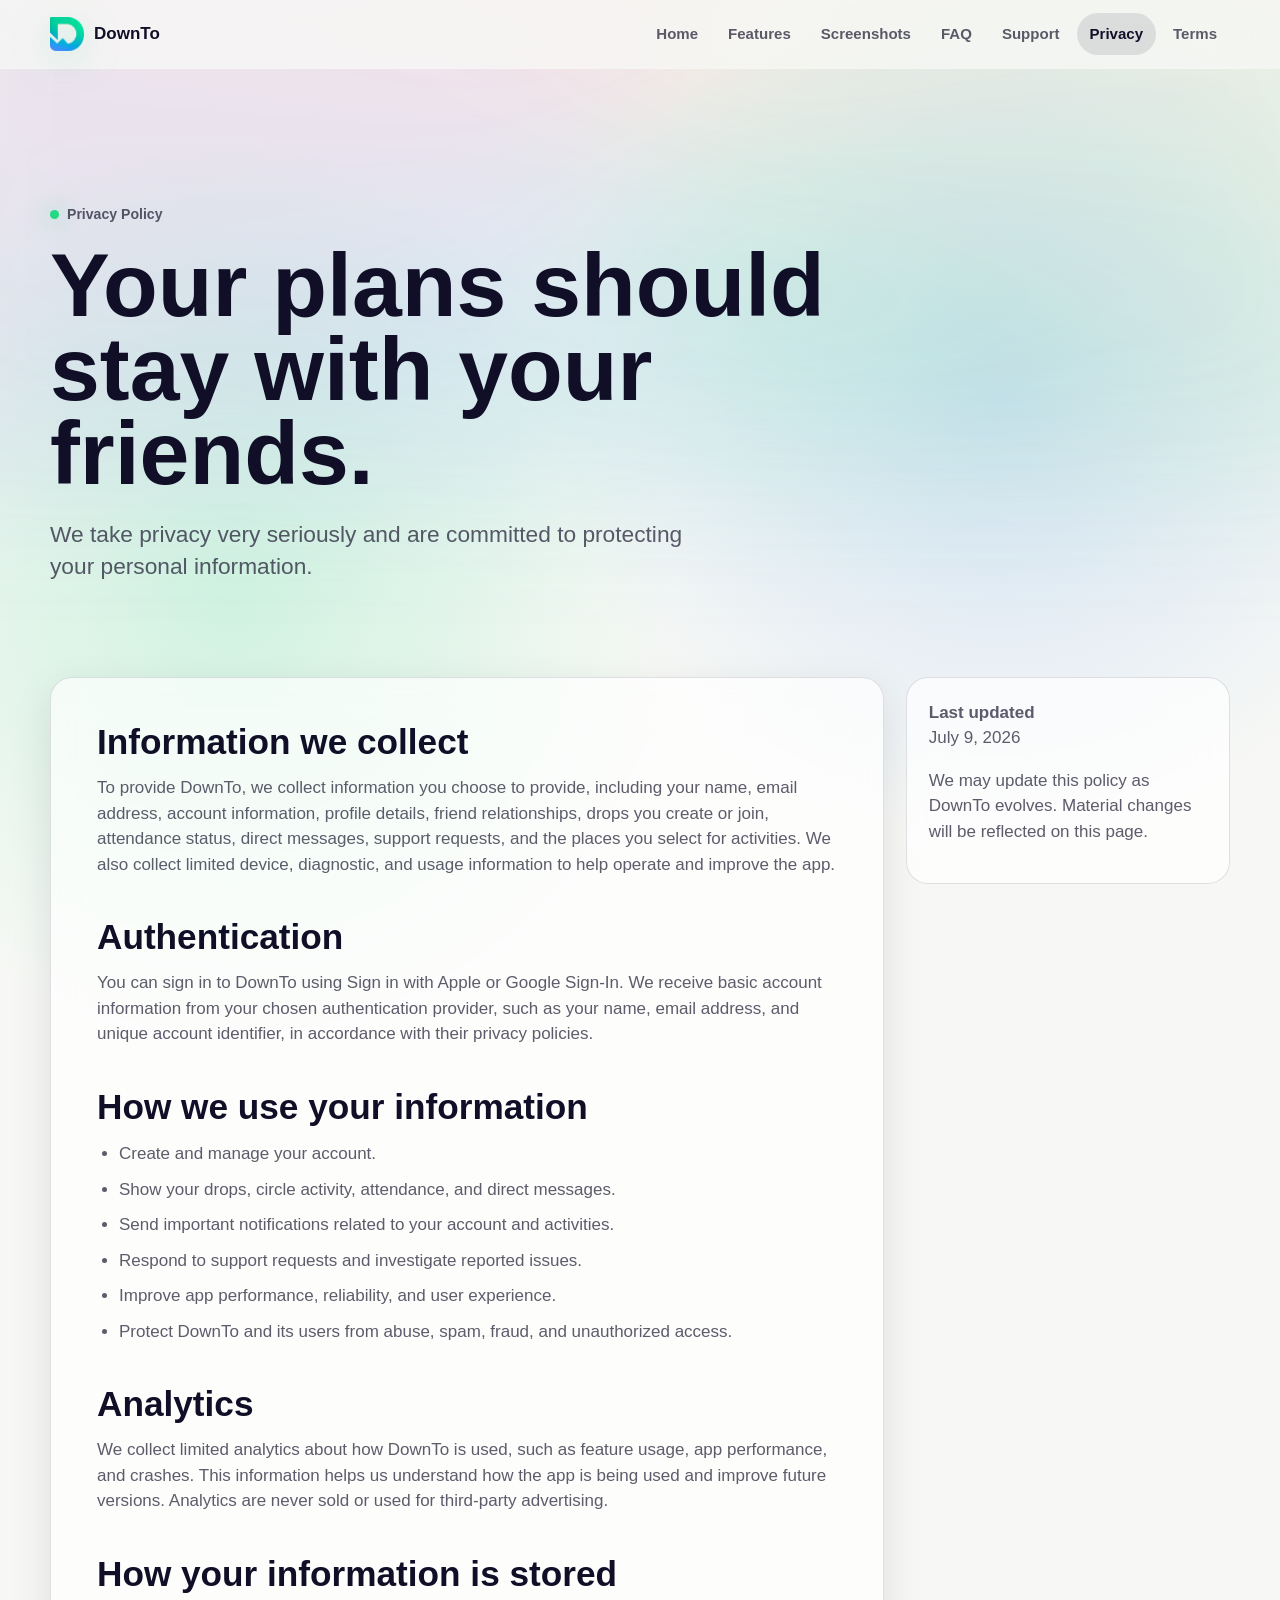
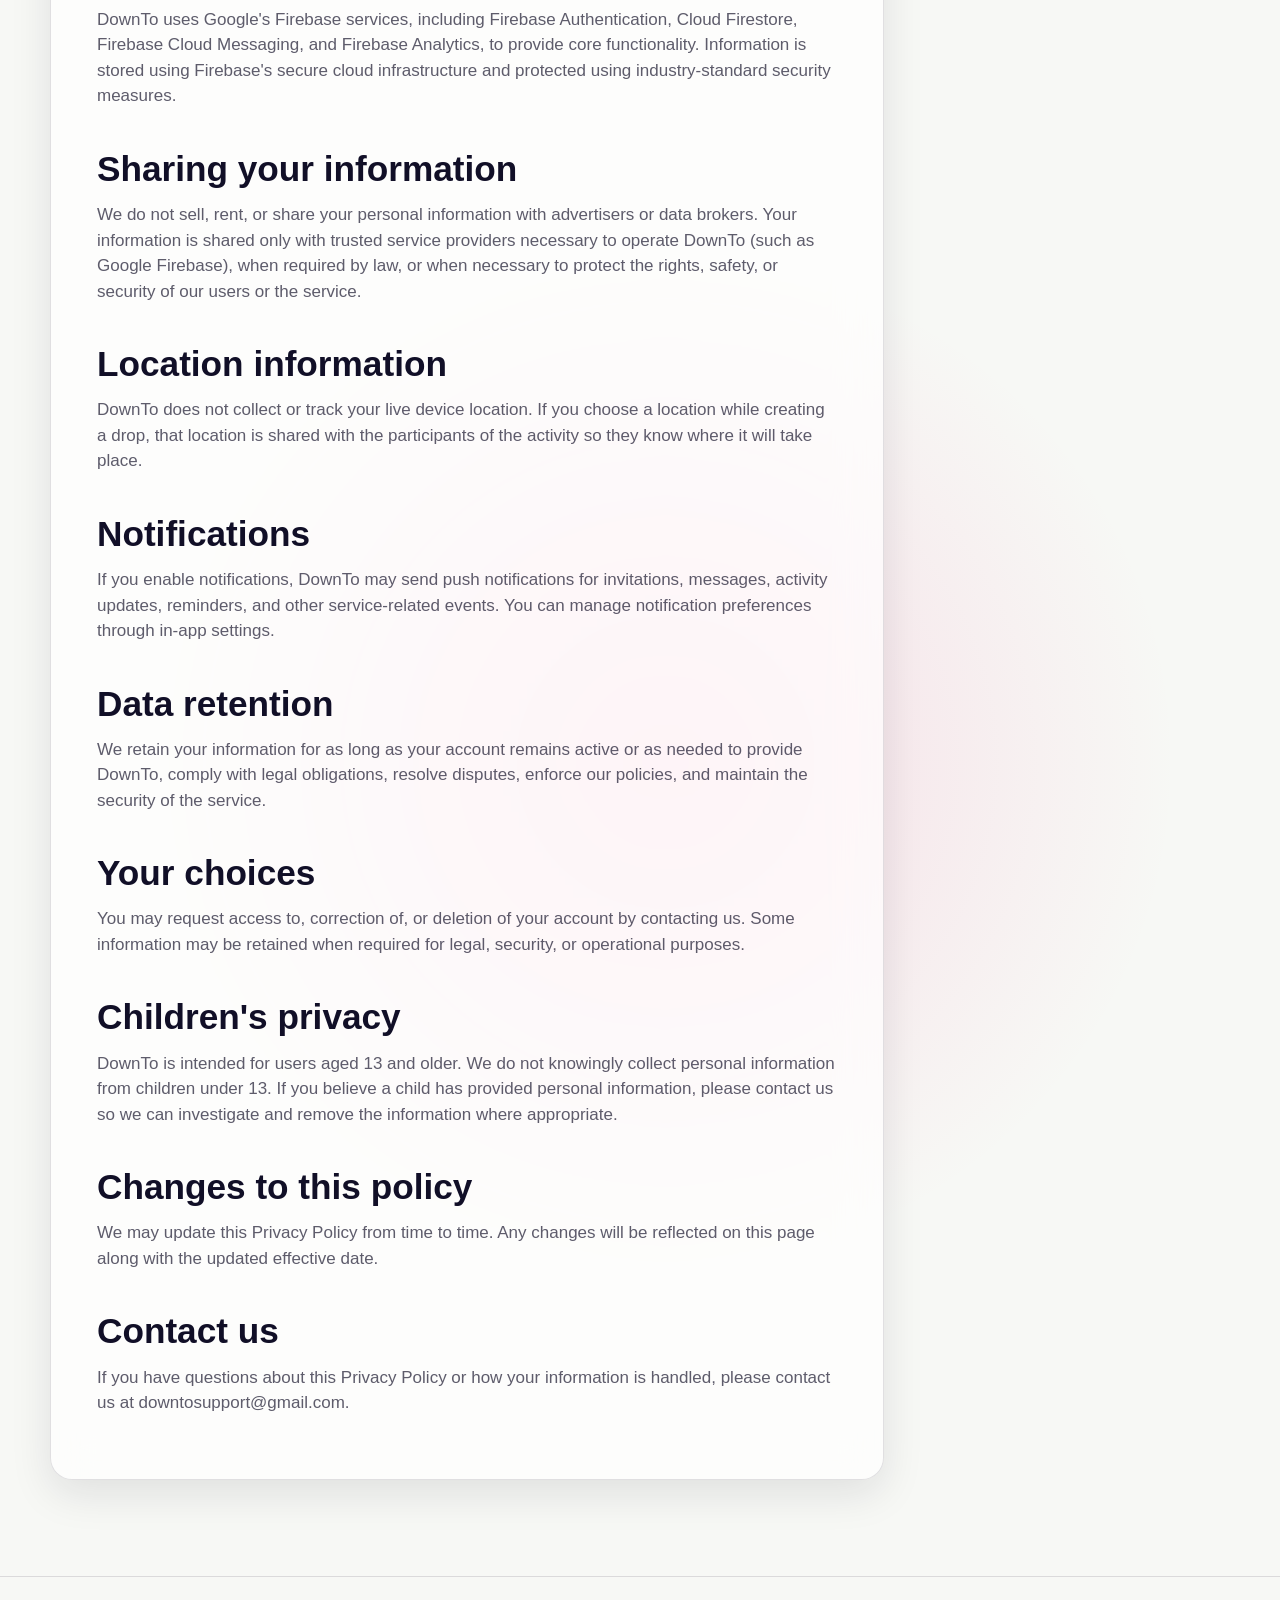
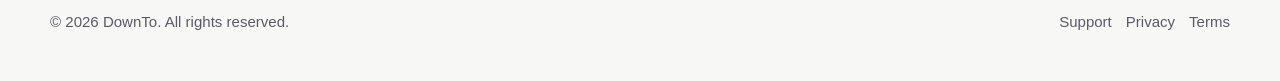
==== privacy.html @ 75b4fddf "Reorganization" ====
<!doctype html>
<html lang="en">
<head>
    <meta charset="utf-8">
    <meta name="viewport" content="width=device-width, initial-scale=1">
    <title>Privacy Policy | DownTo</title>
    <meta name="description" content="DownTo privacy policy for the iOS app and website.">
    <meta name="theme-color" content="#20d982">
    <link rel="icon" href="assets/favicon-32.png" sizes="32x32">
    <link rel="icon" href="assets/favicon-512.png" sizes="512x512">
    <link rel="apple-touch-icon" href="assets/apple-touch-icon.png">
    <link rel="stylesheet" href="styles.css">
</head>
<body>
    <a class="skip-link" href="#main">Skip to content</a>
    <header class="site-header">
        <nav class="nav" aria-label="Main navigation">
            <a class="brand" href="index.html" aria-label="DownTo home">
                <img src="assets/down-to-logo.png" alt="" width="34" height="34">
                <span>DownTo</span>
            </a>
            <button class="menu-toggle" type="button" aria-label="Open navigation" aria-expanded="false"><span></span><span></span></button>
            <div class="nav-links">
                <a href="index.html">Home</a>
                <a href="index.html#features">Features</a>
                <a href="index.html#screenshots">Screenshots</a>
                <a href="index.html#faq">FAQ</a>
                <a href="support.html">Support</a>
                <a href="privacy.html" aria-current="page">Privacy</a>
                <a href="terms.html">Terms</a>
            </div>
        </nav>
    </header>

    <main id="main">
        <section class="page-hero container">
            <p class="eyebrow">Privacy Policy</p>
            <h1>Your plans should stay with your friends.</h1>
            <p class="lead">We take privacy very seriously and are committed to protecting your personal information.</p>
        </section>

        <div class="legal-layout container">
        <article class="legal-card">
            <h2>Information we collect</h2>
            <p>
                To provide DownTo, we collect information you choose to provide, including your
                name, email address, account information, profile details, friend relationships,
                drops you create or join, attendance status, direct messages, support requests,
                and the places you select for activities. We also collect limited device,
                diagnostic, and usage information to help operate and improve the app.
            </p>
            <h2>Authentication</h2>
            <p>
                You can sign in to DownTo using Sign in with Apple or Google Sign-In. We receive
                basic account information from your chosen authentication provider, such as your
                name, email address, and unique account identifier, in accordance with their
                privacy policies.
            </p>
            <h2>How we use your information</h2>
            <ul class="legal-list">
                <li>Create and manage your account.</li>
                <li>Show your drops, circle activity, attendance, and direct messages.</li>
                <li>Send important notifications related to your account and activities.</li>
                <li>Respond to support requests and investigate reported issues.</li>
                <li>Improve app performance, reliability, and user experience.</li>
                <li>Protect DownTo and its users from abuse, spam, fraud, and unauthorized access.</li>
            </ul>
            <h2>Analytics</h2>
            <p>
                We collect limited analytics about how DownTo is used, such as feature usage,
                app performance, and crashes. This information helps us understand how the app
                is being used and improve future versions. Analytics are never sold or used for
                third-party advertising.
            </p>
            <h2>How your information is stored</h2>
            <p>
                DownTo uses Google's Firebase services, including Firebase Authentication,
                Cloud Firestore, Firebase Cloud Messaging, and Firebase Analytics, to provide
                core functionality. Information is stored using Firebase's secure cloud
                infrastructure and protected using industry-standard security measures.
            </p>
            <h2>Sharing your information</h2>
            <p>
                We do not sell, rent, or share your personal information with advertisers or
                data brokers. Your information is shared only with trusted service providers
                necessary to operate DownTo (such as Google Firebase), when required by law,
                or when necessary to protect the rights, safety, or security of our users or
                the service.
            </p>
            <h2>Location information</h2>
            <p>
                DownTo does not collect or track your live device location. If you choose a
                location while creating a drop, that location is shared with the participants
                of the activity so they know where it will take place.
            </p>
            <h2>Notifications</h2>
            <p>
                If you enable notifications, DownTo may send push notifications for invitations,
                messages, activity updates, reminders, and other service-related events. You can
                manage notification preferences through in-app settings.
            </p>
            <h2>Data retention</h2>
            <p>
                We retain your information for as long as your account remains active or as
                needed to provide DownTo, comply with legal obligations, resolve disputes,
                enforce our policies, and maintain the security of the service.
            </p>
            <h2>Your choices</h2>
            <p>
                You may request access to, correction of, or deletion of your account by
                contacting us. Some information may be retained when required for legal,
                security, or operational purposes.
            </p>
            <h2>Children's privacy</h2>
            <p>
                DownTo is intended for users aged 13 and older. We do not knowingly collect
                personal information from children under 13. If you believe a child has
                provided personal information, please contact us so we can investigate and
                remove the information where appropriate.
            </p>
            <h2>Changes to this policy</h2>
            <p>
                We may update this Privacy Policy from time to time. Any changes will be
                reflected on this page along with the updated effective date.
            </p>
            <h2>Contact us</h2>
            <p>
                If you have questions about this Privacy Policy or how your information is
                handled, please contact us at
                <a href="mailto:downtosupport@gmail.com">downtosupport@gmail.com</a>.
            </p>
        </article>
            <aside class="side-note">
                <strong>Last updated</strong>
                <p>July 9, 2026</p>
                <p>We may update this policy as DownTo evolves. Material changes will be reflected on this page.</p>
            </aside>
        </div>
    </main>

    <footer class="footer">
        <div class="footer-inner">
            <span>&copy; <span data-year></span> DownTo. All rights reserved.</span>
            <div class="footer-links">
                <a href="support.html">Support</a>
                <a href="privacy.html">Privacy</a>
                <a href="terms.html">Terms</a>
            </div>
        </div>
    </footer>
    <script src="script.js" defer></script>
</body>
</html>
---- styles.css ----
:root {
    color-scheme: light dark;
    --accent: #20d982;
    --active: #3b82f6;
    --social: #f43f8c;
    --warm: #ff7a3d;
    --mint: #34d399;
    --ink: #110f27;
    --background: #f7f8f5;
    --surface: rgba(255, 255, 255, 0.68);
    --surface-strong: rgba(255, 255, 255, 0.86);
    --text: #110f27;
    --muted: rgba(17, 15, 39, 0.68);
    --faint: rgba(17, 15, 39, 0.1);
    --line: rgba(17, 15, 39, 0.12);
    --shadow: 0 22px 70px rgba(17, 15, 39, 0.14);
    --soft-shadow: 0 14px 42px rgba(17, 15, 39, 0.1);
    --radius-large: 28px;
    --radius: 22px;
    --radius-small: 16px;
    --max-width: 1180px;
    --nav-height: 68px;
}

@media (prefers-color-scheme: dark) {
    :root {
        --background: #090913;
        --surface: rgba(25, 26, 38, 0.62);
        --surface-strong: rgba(31, 32, 45, 0.86);
        --text: #f7f8ff;
        --muted: rgba(247, 248, 255, 0.68);
        --faint: rgba(247, 248, 255, 0.1);
        --line: rgba(247, 248, 255, 0.14);
        --shadow: 0 22px 74px rgba(0, 0, 0, 0.42);
        --soft-shadow: 0 14px 42px rgba(0, 0, 0, 0.3);
    }
}

* {
    box-sizing: border-box;
}

html {
    scroll-behavior: smooth;
}

body {
    margin: 0;
    min-width: 320px;
    background:
        radial-gradient(circle at 18% 18%, rgba(32, 217, 130, 0.18), transparent 28rem),
        radial-gradient(circle at 78% 12%, rgba(59, 130, 246, 0.18), transparent 28rem),
        radial-gradient(circle at 52% 72%, rgba(244, 63, 140, 0.14), transparent 32rem),
        var(--background);
    color: var(--text);
    font-family: -apple-system, BlinkMacSystemFont, "SF Pro Display", "SF Pro Text", "Helvetica Neue", Arial, sans-serif;
    font-size: 17px;
    line-height: 1.5;
    text-rendering: optimizeLegibility;
    -webkit-font-smoothing: antialiased;
}

body::before {
    position: fixed;
    inset: -20% -10% auto;
    z-index: -2;
    height: 72vh;
    content: "";
    background:
        conic-gradient(from 135deg at 50% 50%, rgba(32, 217, 130, 0.22), rgba(59, 130, 246, 0.2), rgba(244, 63, 140, 0.18), rgba(255, 122, 61, 0.12), rgba(32, 217, 130, 0.22));
    filter: blur(88px);
    opacity: 0.72;
    transform: translate3d(0, 0, 0);
    animation: meshDrift 18s ease-in-out infinite alternate;
}

@media (prefers-reduced-motion: reduce) {
    html {
        scroll-behavior: auto;
    }

    *, *::before, *::after {
        animation-duration: 0.001ms !important;
        animation-iteration-count: 1 !important;
        scroll-behavior: auto !important;
        transition-duration: 0.001ms !important;
    }
}

a {
    color: inherit;
    text-decoration: none;
}

a:hover {
    color: var(--active);
}

img {
    display: block;
    max-width: 100%;
}

button,
input,
textarea {
    font: inherit;
}

.skip-link {
    position: absolute;
    top: 10px;
    left: 10px;
    z-index: 100;
    padding: 10px 14px;
    border-radius: 999px;
    background: var(--text);
    color: var(--background);
    transform: translateY(-140%);
}

.skip-link:focus {
    transform: translateY(0);
}

.site-header {
    position: sticky;
    top: 0;
    z-index: 20;
    min-height: var(--nav-height);
    border-bottom: 1px solid rgba(255, 255, 255, 0.08);
    background: color-mix(in srgb, var(--background) 78%, transparent);
    backdrop-filter: blur(24px) saturate(1.35);
}

.nav {
    display: flex;
    align-items: center;
    justify-content: space-between;
    width: min(100% - 36px, var(--max-width));
    min-height: var(--nav-height);
    margin: 0 auto;
    gap: 18px;
}

.brand {
    display: inline-flex;
    align-items: center;
    gap: 10px;
    font-weight: 700;
    letter-spacing: 0;
}

.brand img {
    width: 34px;
    height: 34px;
    filter: drop-shadow(0 8px 18px rgba(32, 217, 130, 0.28));
}

.nav-links {
    display: flex;
    align-items: center;
    gap: 4px;
}

.nav-links a {
    min-height: 42px;
    padding: 10px 13px;
    border-radius: 999px;
    color: var(--muted);
    font-size: 0.94rem;
    font-weight: 600;
}

.nav-links a[aria-current="page"],
.nav-links a:hover {
    background: var(--faint);
    color: var(--text);
}

.menu-toggle {
    display: none;
    width: 42px;
    height: 42px;
    border: 1px solid var(--line);
    border-radius: 999px;
    background: var(--surface);
    color: var(--text);
}

.menu-toggle span {
    display: block;
    width: 18px;
    height: 2px;
    margin: 4px auto;
    border-radius: 999px;
    background: currentColor;
}

.container,
.section {
    width: min(100% - 36px, var(--max-width));
    margin: 0 auto;
}

.hero {
    display: grid;
    grid-template-columns: minmax(0, 1fr) minmax(300px, 0.84fr);
    align-items: center;
    min-height: calc(100svh - var(--nav-height));
    padding: 58px 0 54px;
    gap: clamp(34px, 6vw, 86px);
}

.eyebrow {
    display: inline-flex;
    align-items: center;
    gap: 8px;
    margin: 0 0 18px;
    color: var(--muted);
    font-size: 0.88rem;
    font-weight: 700;
}

.hero .eyebrow::before {
    width: 9px;
    height: 9px;
    border-radius: 999px;
    background: var(--warm);
    box-shadow: 0 0 22px rgba(255, 122, 61, 0.7);
    content: "";
}

.section .eyebrow::before,
.page-hero .eyebrow::before {
    width: 9px;
    height: 9px;
    border-radius: 999px;
    background: var(--accent);
    box-shadow: 0 0 22px rgba(32, 217, 130, 0.7);
    content: "";
}

h1,
h2,
h3,
p {
    margin-top: 0;
}

h1 {
    max-width: 760px;
    margin-bottom: 22px;
    font-size: clamp(3.4rem, 8vw, 6.9rem);
    line-height: 0.94;
    letter-spacing: 0;
}

h2 {
    max-width: 760px;
    margin-bottom: 16px;
    font-size: clamp(2.2rem, 5vw, 4.5rem);
    line-height: 1;
    letter-spacing: 0;
}

h3 {
    margin-bottom: 10px;
    font-size: clamp(1.2rem, 2vw, 1.55rem);
    line-height: 1.12;
}

.lead {
    max-width: 680px;
    color: var(--muted);
    font-size: clamp(1.14rem, 2vw, 1.42rem);
    line-height: 1.42;
}

.hero-actions,
.button-row {
    display: flex;
    flex-wrap: wrap;
    align-items: center;
    gap: 14px;
    margin-top: 30px;
}

.app-store-button,
.button,
.button-secondary {
    display: inline-flex;
    align-items: center;
    justify-content: center;
    min-height: 52px;
    border-radius: 999px;
    font-weight: 800;
}

.app-store-button {
    gap: 12px;
    padding: 10px 20px;
    background: var(--text);
    color: var(--background);
    box-shadow: var(--soft-shadow);
}

.app-store-button:hover {
    color: var(--background);
    transform: translateY(-1px);
}

.app-store-button svg {
    flex: 0 0 auto;
}

.app-store-copy {
    display: grid;
    line-height: 1.05;
}

.app-store-copy small {
    font-size: 0.72rem;
    font-weight: 700;
    opacity: 0.78;
}

.button {
    padding: 0 22px;
    background: linear-gradient(135deg, var(--accent), var(--active));
    color: #fff;
    box-shadow: 0 16px 44px rgba(32, 217, 130, 0.24);
}

.button:hover {
    color: #fff;
    transform: translateY(-1px);
}

.button-secondary {
    padding: 0 20px;
    border: 1px solid var(--line);
    background: var(--surface);
    color: var(--text);
    backdrop-filter: blur(18px);
}

.hero-note {
    margin: 22px 0 0;
    color: var(--muted);
    font-size: 0.94rem;
}

.hero-visual {
    position: relative;
    display: grid;
    place-items: center;
    min-height: 620px;
}

.orb {
    position: absolute;
    width: min(84vw, 520px);
    aspect-ratio: 1;
    border: 1px solid rgba(255, 255, 255, 0.15);
    border-radius: 50%;
    background:
        radial-gradient(circle at 62% 64%, rgba(32, 217, 130, 0.18), transparent 38%),
        rgba(255, 255, 255, 0.06);
    box-shadow:
        inset 0 0 58px rgba(255, 255, 255, 0.18),
        0 34px 90px rgba(32, 217, 130, 0.16);
    backdrop-filter: blur(18px) saturate(1.35);
    animation: breathe 6s ease-in-out infinite alternate;
}

.screenshot-slot.hero-screenshot-slot {
    z-index: 1;
    width: min(56vw, 290px);
    min-height: 0;
    padding: 22px;
    border-radius: 24px;
    box-shadow:
        inset 0 1px 0 rgba(255, 255, 255, 0.5),
        0 30px 74px rgba(17, 15, 39, 0.18);
    transform: translateY(8px);
}

.hero-screenshot-slot .screenshot-icon {
    width: 54px;
    height: 54px;
    margin-bottom: 15px;
    border-radius: 16px;
}

.hero-screenshot-slot .screenshot-label {
    margin-bottom: 0;
    font-size: 1rem;
}

.phone {
    position: relative;
    z-index: 1;
    width: min(78vw, 328px);
    height: 676px;
    padding: 14px;
    border: 1px solid rgba(255, 255, 255, 0.34);
    border-radius: 48px;
    background: linear-gradient(145deg, rgba(255, 255, 255, 0.58), rgba(255, 255, 255, 0.12));
    box-shadow: var(--shadow);
    backdrop-filter: blur(30px) saturate(1.35);
}

.phone::before {
    position: absolute;
    top: 11px;
    left: 50%;
    width: 96px;
    height: 27px;
    border-radius: 999px;
    background: rgba(0, 0, 0, 0.78);
    content: "";
    transform: translateX(-50%);
}

.phone-screen {
    height: 100%;
    overflow: hidden;
    border-radius: 38px;
    background:
        radial-gradient(circle at 20% 8%, rgba(32, 217, 130, 0.22), transparent 42%),
        radial-gradient(circle at 86% 22%, rgba(59, 130, 246, 0.22), transparent 36%),
        color-mix(in srgb, var(--background) 92%, white 8%);
}

.screenshot-phone-screen {
    display: flex;
    align-items: center;
    justify-content: center;
    padding: 24px;
}

.hero-screenshot-frame {
    position: relative;
    z-index: 1;
    width: min(100%, 420px);
}

.hero-screenshot-placeholder {
    min-height: 520px;
}

.screenshot-placeholder {
    display: flex;
    flex: 1;
    flex-direction: column;
    align-items: center;
    justify-content: center;
    min-height: 420px;
    padding: 24px;
    border: 1px dashed rgba(17, 15, 39, 0.18);
    border-radius: 24px;
    background: linear-gradient(135deg, rgba(255, 255, 255, 0.74), rgba(255, 255, 255, 0.22));
    box-shadow: inset 0 1px 0 rgba(255, 255, 255, 0.5);
    color: var(--muted);
    text-align: center;
}

.screenshot-placeholder-card {
    min-height: 320px;
    margin: 28px;
}

.screenshot-icon {
    width: 56px;
    height: 56px;
    margin-bottom: 16px;
    border-radius: 16px;
    background: linear-gradient(135deg, var(--accent), var(--active));
}

.screenshot-label {
    margin-bottom: 6px;
    color: var(--text);
    font-size: 1rem;
    font-weight: 800;
}

.screenshot-subtitle {
    max-width: 180px;
    font-size: 0.92rem;
    line-height: 1.45;
}

.drop-card {
    position: relative;
    min-height: 344px;
    padding: 18px;
    border: 1px solid rgba(255, 255, 255, 0.24);
    border-radius: 24px;
    background: color-mix(in srgb, var(--surface) 90%, transparent);
    box-shadow: 0 18px 40px rgba(17, 15, 39, 0.12);
    backdrop-filter: blur(18px);
}

.drop-meta {
    color: var(--muted);
    font-size: 0.76rem;
    font-weight: 700;
}

.drop-title {
    margin: 6px 0 14px;
    font-size: 1.44rem;
    font-weight: 900;
    line-height: 1.05;
}

.host-row,
.avatar-stack,
.map-pins,
.mini-chat {
    display: flex;
    align-items: center;
}

.host-row {
    gap: 10px;
    margin-bottom: 16px;
}

.avatar,
.avatar-stack span {
    display: grid;
    place-items: center;
    width: 38px;
    height: 38px;
    border: 2px solid color-mix(in srgb, var(--background) 84%, white 16%);
    border-radius: 999px;
    background: var(--active);
    color: #fff;
    font-size: 0.75rem;
    font-weight: 900;
}

.avatar-stack span {
    margin-left: -8px;
}

.avatar-stack span:first-child {
    margin-left: 0;
    background: var(--accent);
}

.avatar-stack span:nth-child(2) {
    background: var(--social);
}

.avatar-stack span:nth-child(3) {
    background: var(--warm);
}

.map-preview {
    position: absolute;
    right: 18px;
    bottom: 18px;
    left: 18px;
    height: 128px;
    overflow: hidden;
    border-radius: 18px;
    background:
        linear-gradient(135deg, rgba(32, 217, 130, 0.18), rgba(59, 130, 246, 0.2)),
        repeating-linear-gradient(35deg, rgba(255, 255, 255, 0.2) 0 2px, transparent 2px 18px);
}

.map-preview::before,
.map-preview::after {
    position: absolute;
    border-radius: 999px;
    background: rgba(255, 255, 255, 0.42);
    content: "";
}

.map-preview::before {
    inset: 22px -10px auto;
    height: 10px;
    transform: rotate(-12deg);
}

.map-preview::after {
    top: 0;
    bottom: 0;
    left: 42%;
    width: 12px;
    transform: rotate(24deg);
}

.pin {
    position: absolute;
    top: 42%;
    left: 52%;
    z-index: 1;
    width: 24px;
    height: 24px;
    border: 4px solid white;
    border-radius: 999px 999px 999px 4px;
    background: var(--social);
    box-shadow: 0 8px 20px rgba(17, 15, 39, 0.24);
    transform: rotate(-45deg);
}

.section {
    padding: clamp(58px, 10vw, 112px) 0;
}

.section-header {
    display: flex;
    align-items: end;
    justify-content: space-between;
    margin-bottom: 34px;
    gap: 24px;
}

.section-header p {
    max-width: 460px;
    margin-bottom: 6px;
    color: var(--muted);
}

.feature-grid,
.screenshot-grid,
.faq-grid,
.support-grid {
    display: grid;
    gap: 18px;
}

.feature-grid {
    grid-template-columns: repeat(4, minmax(0, 1fr));
}

.feature-card,
.screenshot-card,
.faq-item,
.support-card,
.legal-card,
.contact-panel {
    border: 1px solid var(--line);
    background: var(--surface);
    box-shadow: var(--soft-shadow);
    backdrop-filter: blur(22px) saturate(1.25);
}

.feature-card {
    display: flex;
    flex-direction: column;
    align-items: center;
    justify-content: center;
    gap: 14px;
    min-height: 220px;
    padding: 24px;
    border-radius: var(--radius);
    text-align: center;
}

.feature-card h3,
.feature-card p {
    margin: 0;
}

.feature-icon {
    display: grid;
    place-items: center;
    width: 48px;
    height: 48px;
    margin: 0;
    border-radius: 16px;
    background: linear-gradient(135deg, var(--accent), var(--active));
    color: #fff;
    font-size: 1.38rem;
    font-weight: 900;
    box-shadow: 0 12px 30px rgba(32, 217, 130, 0.22);
}

.feature-icon svg {
    width: 22px;
    height: 22px;
    fill: currentColor;
}

.feature-card:nth-child(2) .feature-icon {
    background: linear-gradient(135deg, var(--active), #22d3ee);
}

.feature-card:nth-child(3) .feature-icon {
    background: linear-gradient(135deg, #16a34a 0%, #4ade80 100%);
}

.feature-card:nth-child(4) .feature-icon {
    background: linear-gradient(135deg, var(--warm) 0%, var(--social) 100%);
}

.feature-icon-accent,
.feature-icon-green-gradient {
    background: linear-gradient(135deg, #16a34a 0%, #4ade80 100%);
}

.feature-icon-warm-social {
    background: linear-gradient(135deg, var(--warm) 0%, var(--social) 100%);
}

.feature-card p,
.screenshot-card p,
.faq-item p,
.support-card p,
.legal-card p,
.contact-panel p,
.legal-list {
    color: var(--muted);
}

.screenshot-float-field {
    position: relative;
    display: grid;
    grid-template-columns: repeat(3, minmax(0, 240px));
    align-items: start;
    justify-content: center;
    gap: clamp(58px, 7vw, 96px) clamp(38px, 6vw, 82px);
    padding: clamp(36px, 6vw, 74px) clamp(18px, 5vw, 64px) clamp(58px, 8vw, 108px);
}

.screenshot-card {
    display: grid;
    grid-template-rows: minmax(260px, 1fr) auto;
    gap: 18px;
    min-width: 0;
    border: 0;
    background: transparent;
    box-shadow: none;
    backdrop-filter: none;
    transform: translateY(var(--float-y, 0)) rotate(var(--float-rotate, 0deg));
    animation: screenshotFloat 7s ease-in-out infinite alternate;
    animation-delay: var(--float-delay, 0s);
}

.screenshot-card:nth-child(1) {
    --float-y: 56px;
    --float-rotate: -3deg;
    --float-delay: -1.2s;
}

.screenshot-card:nth-child(2) {
    --float-y: 24px;
    --float-rotate: 2deg;
    --float-delay: -3.4s;
}

.screenshot-card:nth-child(3) {
    --float-y: 72px;
    --float-rotate: -1.5deg;
    --float-delay: -2.1s;
}

.screenshot-card:nth-child(4) {
    --float-y: -4px;
    --float-rotate: 2.5deg;
    --float-delay: -4.6s;
}

.screenshot-card:nth-child(5) {
    --float-y: -22px;
    --float-rotate: -2deg;
    --float-delay: -0.8s;
}

.screenshot-card:nth-child(6) {
    --float-y: 12px;
    --float-rotate: 3deg;
    --float-delay: -5.2s;
}

.screenshot-slot {
    position: relative;
    display: flex;
    flex-direction: column;
    align-items: center;
    justify-content: center;
    width: 100%;
    aspect-ratio: 9 / 19.5;
    min-height: 260px;
    padding: 22px;
    overflow: hidden;
    border: 1px dashed rgba(17, 15, 39, 0.18);
    border-radius: 24px;
    background:
        linear-gradient(180deg, rgba(255, 255, 255, 0.42), rgba(255, 255, 255, 0.08)) border-box,
        radial-gradient(circle at 20% 8%, rgba(32, 217, 130, 0.22), transparent 34%),
        radial-gradient(circle at 82% 18%, rgba(59, 130, 246, 0.18), transparent 36%),
        color-mix(in srgb, var(--surface-strong) 82%, var(--background) 18%);
    box-shadow:
        inset 0 1px 0 rgba(255, 255, 255, 0.5),
        0 28px 60px rgba(17, 15, 39, 0.16);
    color: var(--muted);
    text-align: center;
}

.screenshot-card-copy {
    display: grid;
    grid-template-rows: auto 1fr;
    gap: 8px;
    min-height: 118px;
    padding: 0 4px;
    text-align: center;
}

.screenshot-card-copy h3,
.screenshot-card-copy p {
    margin: 0;
}

.screenshot-card-copy h3 {
    font-size: clamp(1.02rem, 1.45vw, 1.28rem);
    line-height: 1.12;
}

.screenshot-card-copy p {
    line-height: 1.4;
}

.mini-phone {
    align-self: end;
    width: min(78%, 250px);
    height: 468px;
    margin: 28px auto 0;
    padding: 10px;
    border-radius: 36px 36px 0 0;
    background: linear-gradient(145deg, rgba(255, 255, 255, 0.52), rgba(255, 255, 255, 0.1));
    box-shadow: 0 20px 54px rgba(17, 15, 39, 0.16);
}

.mini-screen {
    height: 100%;
    overflow: hidden;
    border-radius: 28px 28px 0 0;
    background:
        radial-gradient(circle at 10% 12%, rgba(32, 217, 130, 0.18), transparent 42%),
        color-mix(in srgb, var(--background) 94%, white 6%);
    padding: 20px 16px;
}

.mini-screen h4 {
    margin: 0 0 18px;
    font-size: 1.28rem;
}

.mini-move,
.mini-message {
    padding: 14px;
    border: 1px solid var(--line);
    border-radius: 18px;
    background: var(--surface-strong);
    margin-bottom: 12px;
}

.mini-move strong,
.mini-message strong {
    display: block;
    margin-bottom: 4px;
}

.mini-move span,
.mini-message span {
    color: var(--muted);
    font-size: 0.86rem;
}

.mini-message {
    margin-left: 24px;
    background: color-mix(in srgb, var(--accent) 18%, var(--surface-strong));
}

.mini-message.outgoing {
    margin-right: 24px;
    margin-left: 0;
    background: color-mix(in srgb, var(--active) 16%, var(--surface-strong));
}

.faq-grid {
    grid-template-columns: repeat(2, minmax(0, 1fr));
}

.faq-item,
.support-card,
.legal-card,
.contact-panel {
    border-radius: var(--radius);
}

.faq-item {
    display: flex;
    flex-direction: column;
    gap: 8px;
    padding: 22px 24px;
}

.contact-panel {
    display: grid;
    grid-template-columns: minmax(0, 1fr) auto;
    align-items: center;
    grid-column: 1 / -1;
    min-height: 92px;
    padding: clamp(20px, 5vw, 34px);
    gap: 20px;
    background: color-mix(in srgb, var(--accent) 8%, var(--surface-strong));
    border-color: color-mix(in srgb, var(--accent) 26%, var(--line));
}

.contact-panel > div {
    display: flex;
    flex-direction: column;
    gap: 6px;
}

.faq-item h3,
.faq-item p,
.contact-panel h3,
.contact-panel p {
    margin: 0;
}

.faq-item h3 {
    margin-bottom: 2px;
}

.contact-panel .button {
    display: inline-flex;
    align-items: center;
    justify-content: center;
    flex: 0 0 220px;
    min-height: 54px;
    padding: 0 30px;
    font-size: 1rem;
    box-shadow: 0 14px 36px rgba(32, 217, 130, 0.22);
}

.footer {
    padding: 34px 0 48px;
    border-top: 1px solid var(--line);
}

.footer-inner {
    display: flex;
    align-items: center;
    justify-content: space-between;
    width: min(100% - 36px, var(--max-width));
    margin: 0 auto;
    gap: 20px;
    color: var(--muted);
    font-size: 0.94rem;
}

.footer-links {
    display: flex;
    flex-wrap: wrap;
    gap: 14px;
}

.page-hero {
    padding: clamp(64px, 12vw, 132px) 0 clamp(34px, 7vw, 72px);
}

.page-hero h1 {
    max-width: 900px;
    font-size: clamp(3rem, 7vw, 6rem);
}

.legal-layout,
.support-layout {
    display: grid;
    grid-template-columns: minmax(0, 0.72fr) minmax(280px, 0.28fr);
    gap: 22px;
    padding-bottom: 96px;
}

.legal-card {
    padding: clamp(24px, 5vw, 46px);
}

.legal-card h2 {
    margin-top: 42px;
    font-size: clamp(1.6rem, 3vw, 2.2rem);
}

.legal-card h2:first-child {
    margin-top: 0;
}

.legal-list {
    padding-left: 22px;
}

.legal-list li + li {
    margin-top: 10px;
}

.side-note {
    position: sticky;
    top: calc(var(--nav-height) + 18px);
    align-self: start;
    padding: 22px;
    border: 1px solid var(--line);
    border-radius: var(--radius);
    background: var(--surface);
    color: var(--muted);
    backdrop-filter: blur(18px);
}

.support-grid {
    grid-template-columns: repeat(3, minmax(0, 1fr));
    margin-bottom: 22px;
}

.support-card {
    padding: 24px;
}

.support-form {
    display: grid;
    gap: 14px;
    margin-top: 18px;
}

.field {
    display: grid;
    gap: 8px;
}

.field label {
    font-size: 0.9rem;
    font-weight: 800;
}

.field input,
.field textarea {
    width: 100%;
    border: 1px solid var(--line);
    border-radius: 16px;
    background: var(--surface-strong);
    color: var(--text);
    padding: 14px 16px;
}

.field textarea {
    min-height: 150px;
    resize: vertical;
}

.form-note {
    margin: 0;
    color: var(--muted);
    font-size: 0.9rem;
}

.reveal {
    opacity: 0;
    transform: translateY(22px);
    transition: opacity 700ms ease, transform 700ms ease;
}

.reveal.is-visible {
    opacity: 1;
    transform: translateY(0);
}

@keyframes meshDrift {
    from {
        transform: translate3d(-2%, -1%, 0) scale(1);
    }

    to {
        transform: translate3d(2%, 3%, 0) scale(1.08);
    }
}

@keyframes breathe {
    from {
        transform: translateY(0) scale(0.992);
    }

    to {
        transform: translateY(-10px) scale(1.018);
    }
}

@keyframes screenshotFloat {
    from {
        transform: translateY(var(--float-y, 0)) rotate(var(--float-rotate, 0deg));
    }

    to {
        transform: translateY(calc(var(--float-y, 0) - 12px)) rotate(calc(var(--float-rotate, 0deg) * -0.75));
    }
}

@media (max-width: 980px) {
    .hero,
    .legal-layout,
    .support-layout {
        grid-template-columns: 1fr;
    }

    .hero {
        min-height: auto;
        padding-top: 52px;
    }

    .hero-visual {
        min-height: 560px;
    }

    .feature-grid,
    .support-grid {
        grid-template-columns: repeat(2, minmax(0, 1fr));
    }

    .side-note {
        position: static;
    }

    .screenshot-float-field {
        grid-template-columns: repeat(3, minmax(0, 220px));
        gap: 64px 42px;
    }
}

@media (max-width: 720px) {
    :root {
        --nav-height: 62px;
    }

    .nav {
        width: min(100% - 28px, var(--max-width));
    }

    .menu-toggle {
        display: block;
    }

    .nav-links {
        position: absolute;
        top: calc(var(--nav-height) + 8px);
        right: 14px;
        left: 14px;
        display: none;
        flex-direction: column;
        align-items: stretch;
        padding: 8px;
        border: 1px solid var(--line);
        border-radius: 22px;
        background: var(--surface-strong);
        box-shadow: var(--soft-shadow);
        backdrop-filter: blur(24px);
    }

    .nav-links.is-open {
        display: flex;
    }

    .nav-links a {
        width: 100%;
    }

    .container,
    .section {
        width: min(100% - 28px, var(--max-width));
    }

    .section-header,
    .contact-panel,
    .footer-inner {
        display: block;
    }

    .contact-panel .button {
        width: 100%;
        margin-top: 18px;
        padding: 14px 24px;
    }

    .feature-grid,
    .faq-grid,
    .support-grid {
        grid-template-columns: 1fr;
    }

    .hero-visual {
        min-height: 520px;
    }

    .screenshot-slot.hero-screenshot-slot {
        width: min(62vw, 245px);
    }

    .phone {
        width: min(92vw, 310px);
        height: 630px;
    }

    .orb {
        width: min(94vw, 410px);
    }

    .mini-phone {
        width: min(82%, 235px);
        height: 420px;
    }

    .screenshot-float-field {
        grid-template-columns: repeat(2, minmax(0, 240px));
        gap: 56px 28px;
        padding: 26px clamp(10px, 4vw, 28px) 64px;
    }

    .screenshot-card {
        --float-y: 0;
        --float-rotate: 0deg;
        grid-template-rows: minmax(220px, 1fr) auto;
        animation-duration: 8s;
    }

    .screenshot-card:nth-child(odd) {
        --float-y: 24px;
    }

    .screenshot-card:nth-child(even) {
        --float-y: -10px;
    }

    .screenshot-slot {
        min-height: 220px;
    }

    .footer-links {
        margin-top: 14px;
    }
}

@media (max-width: 430px) {
    .screenshot-float-field {
        grid-template-columns: minmax(0, 270px);
        gap: 42px;
        padding-inline: 14px;
    }

    .screenshot-card:nth-child(odd),
    .screenshot-card:nth-child(even) {
        --float-y: 0;
    }
}
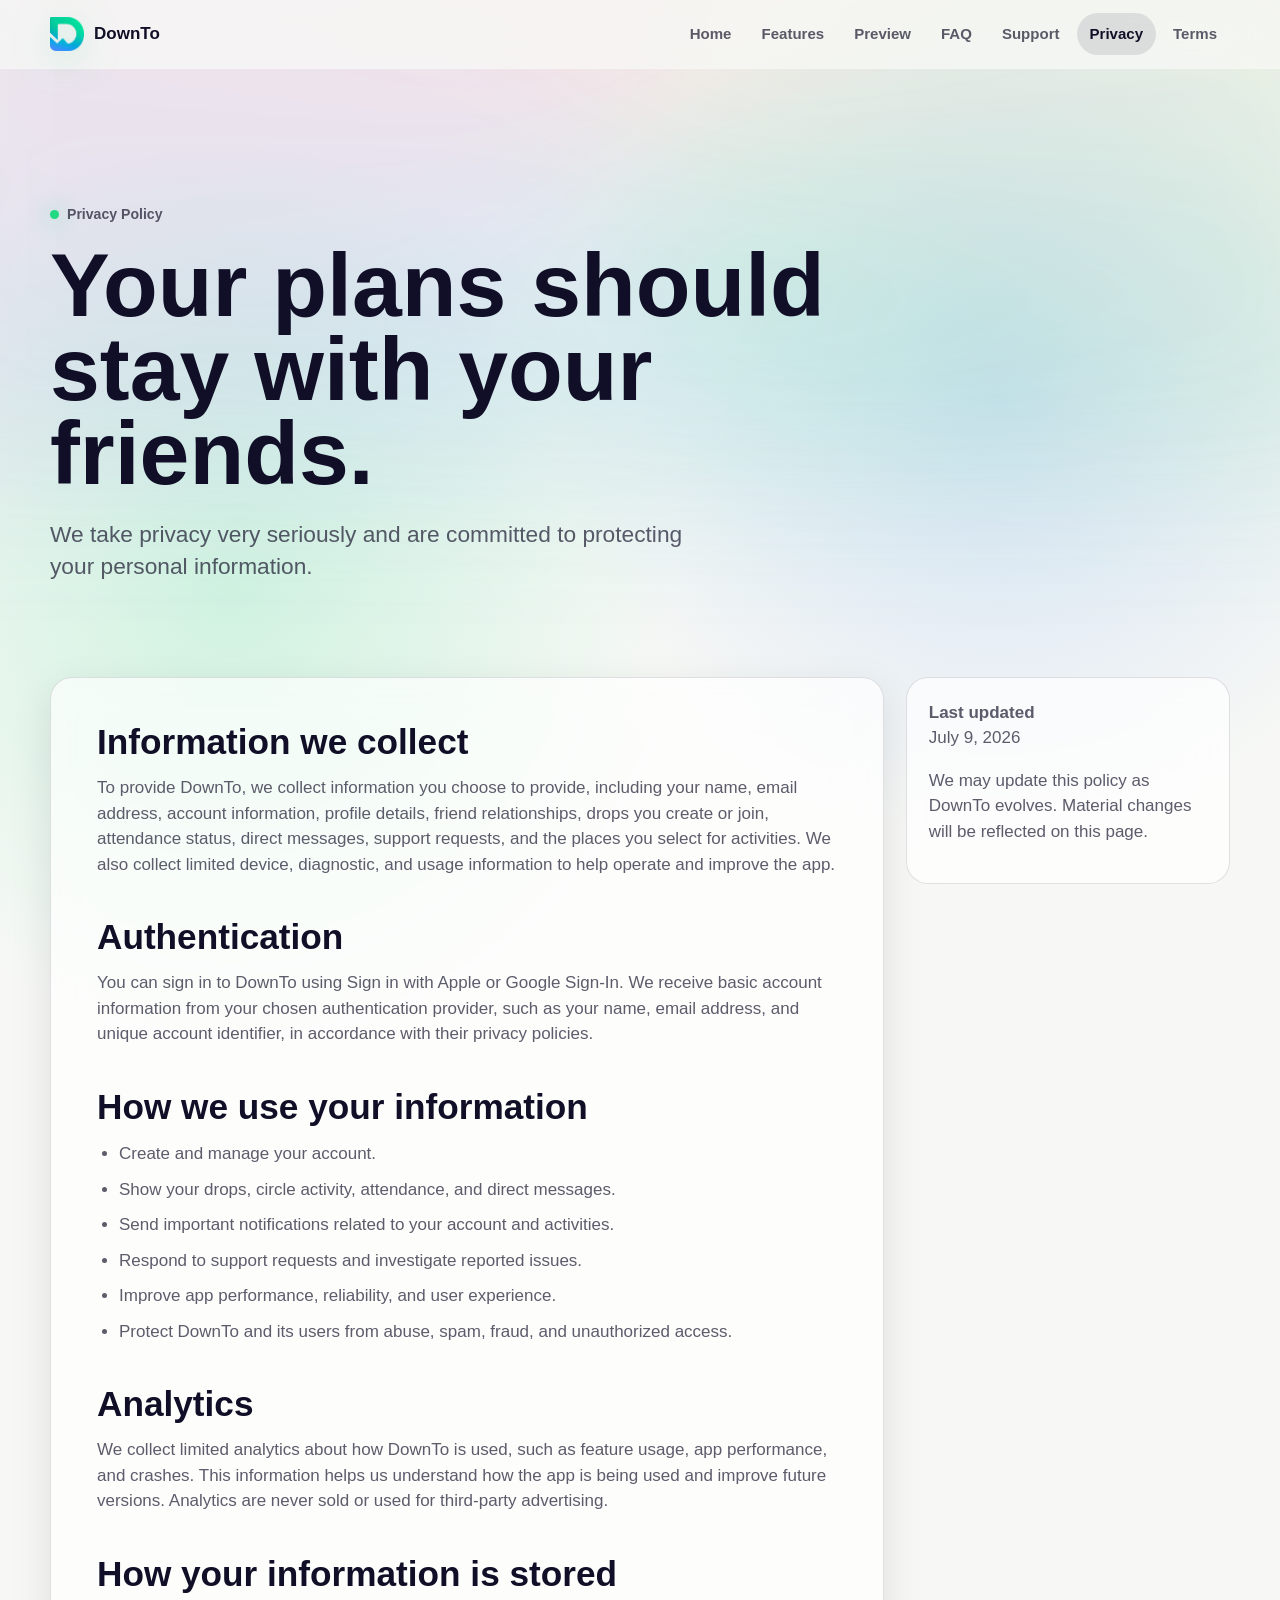
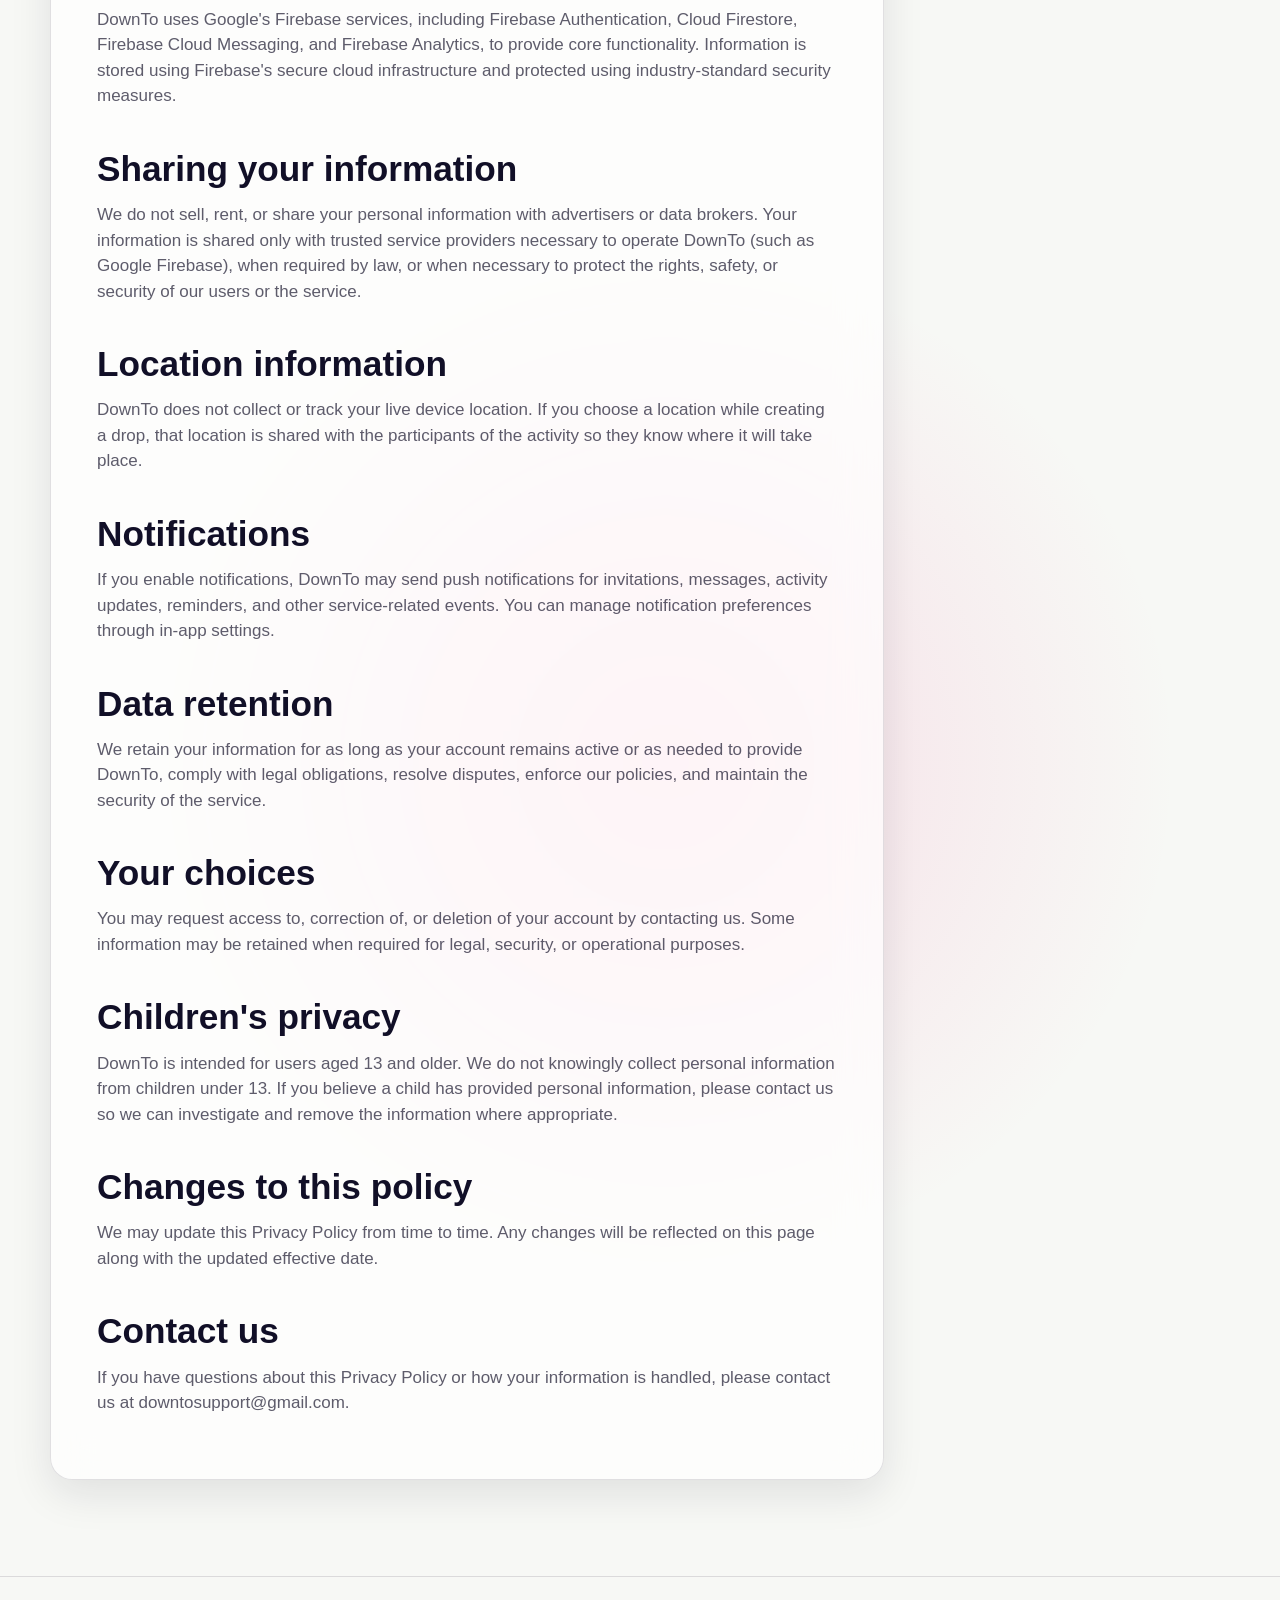
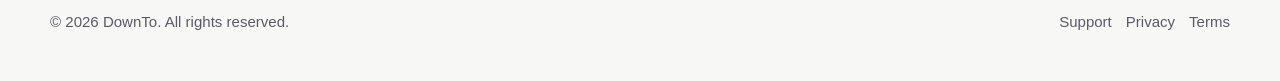
==== commit 3a9f9de5: "Fixes" ====
--- a/privacy.html
+++ b/privacy.html
@@ -23,7 +23,7 @@
             <div class="nav-links">
                 <a href="index.html">Home</a>
                 <a href="index.html#features">Features</a>
-                <a href="index.html#screenshots">Screenshots</a>
+                <a href="index.html#screenshots">Preview</a>
                 <a href="index.html#faq">FAQ</a>
                 <a href="support.html">Support</a>
                 <a href="privacy.html" aria-current="page">Privacy</a>
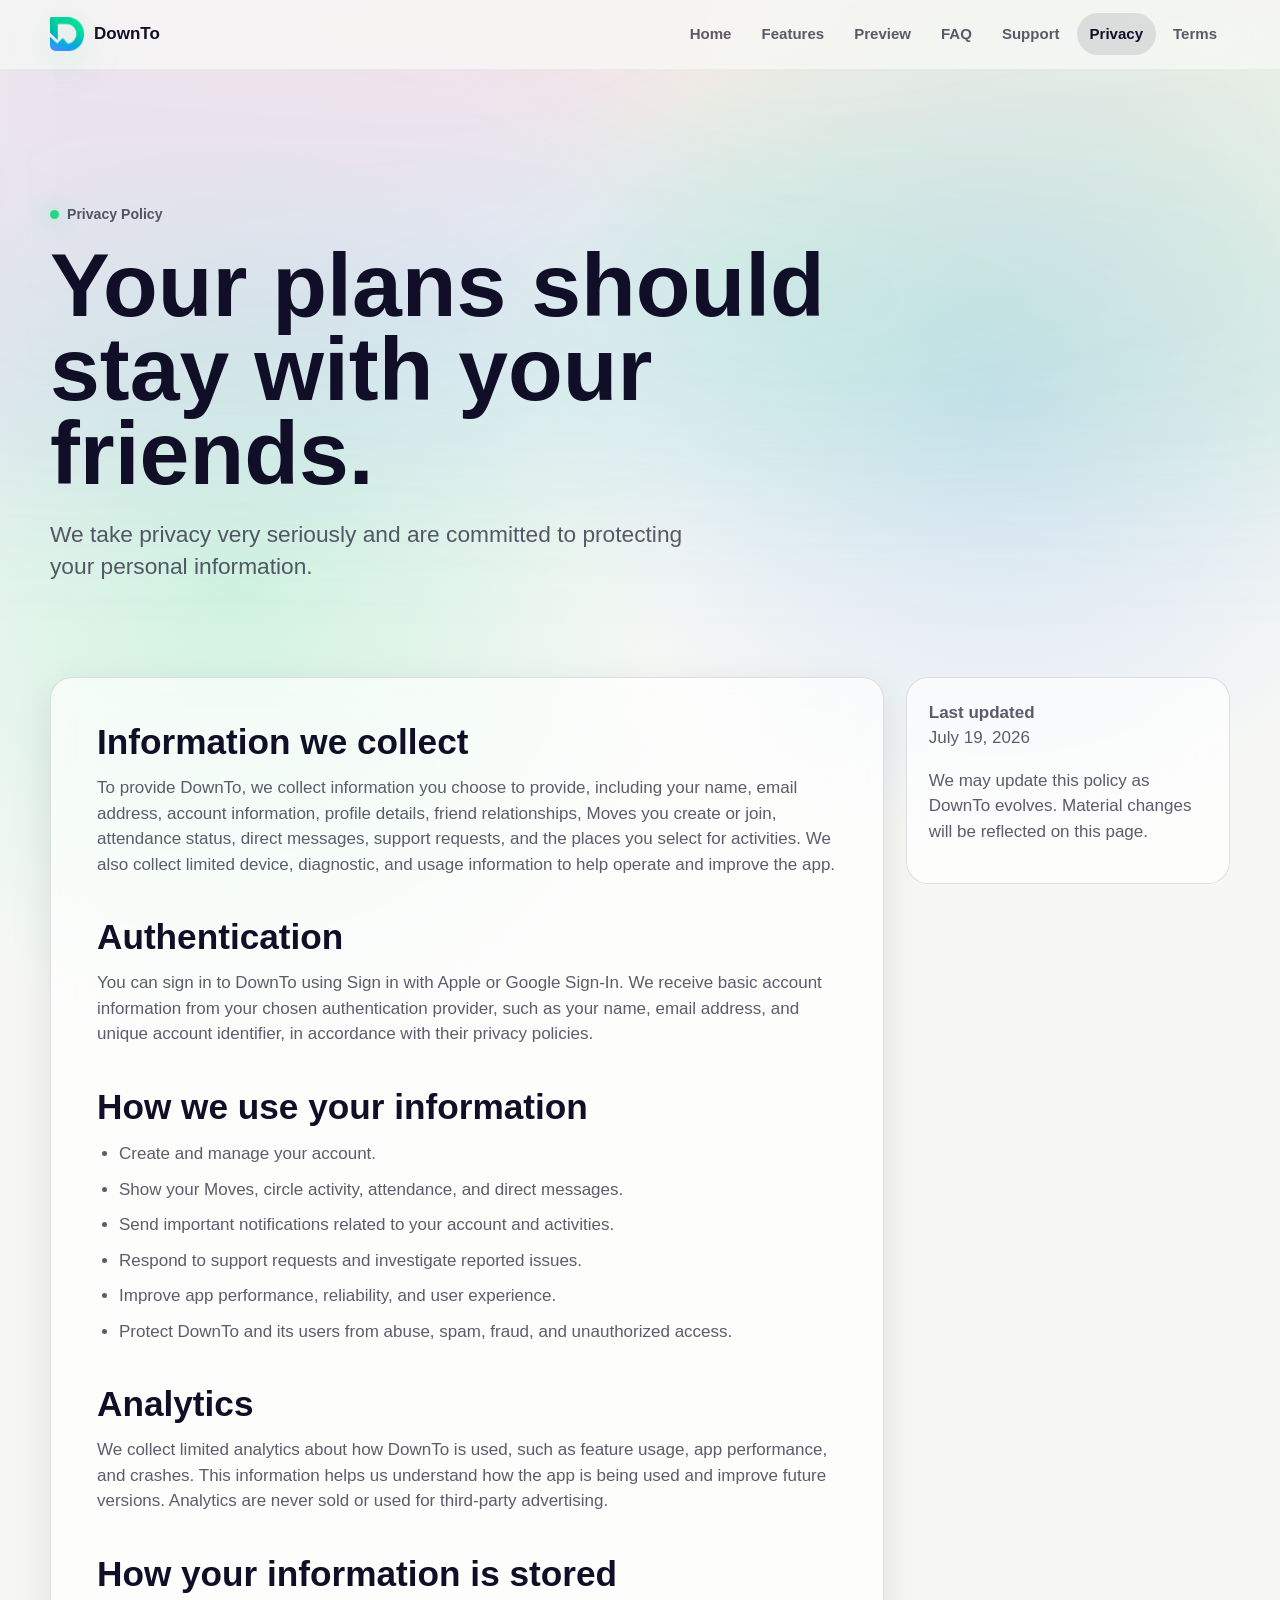
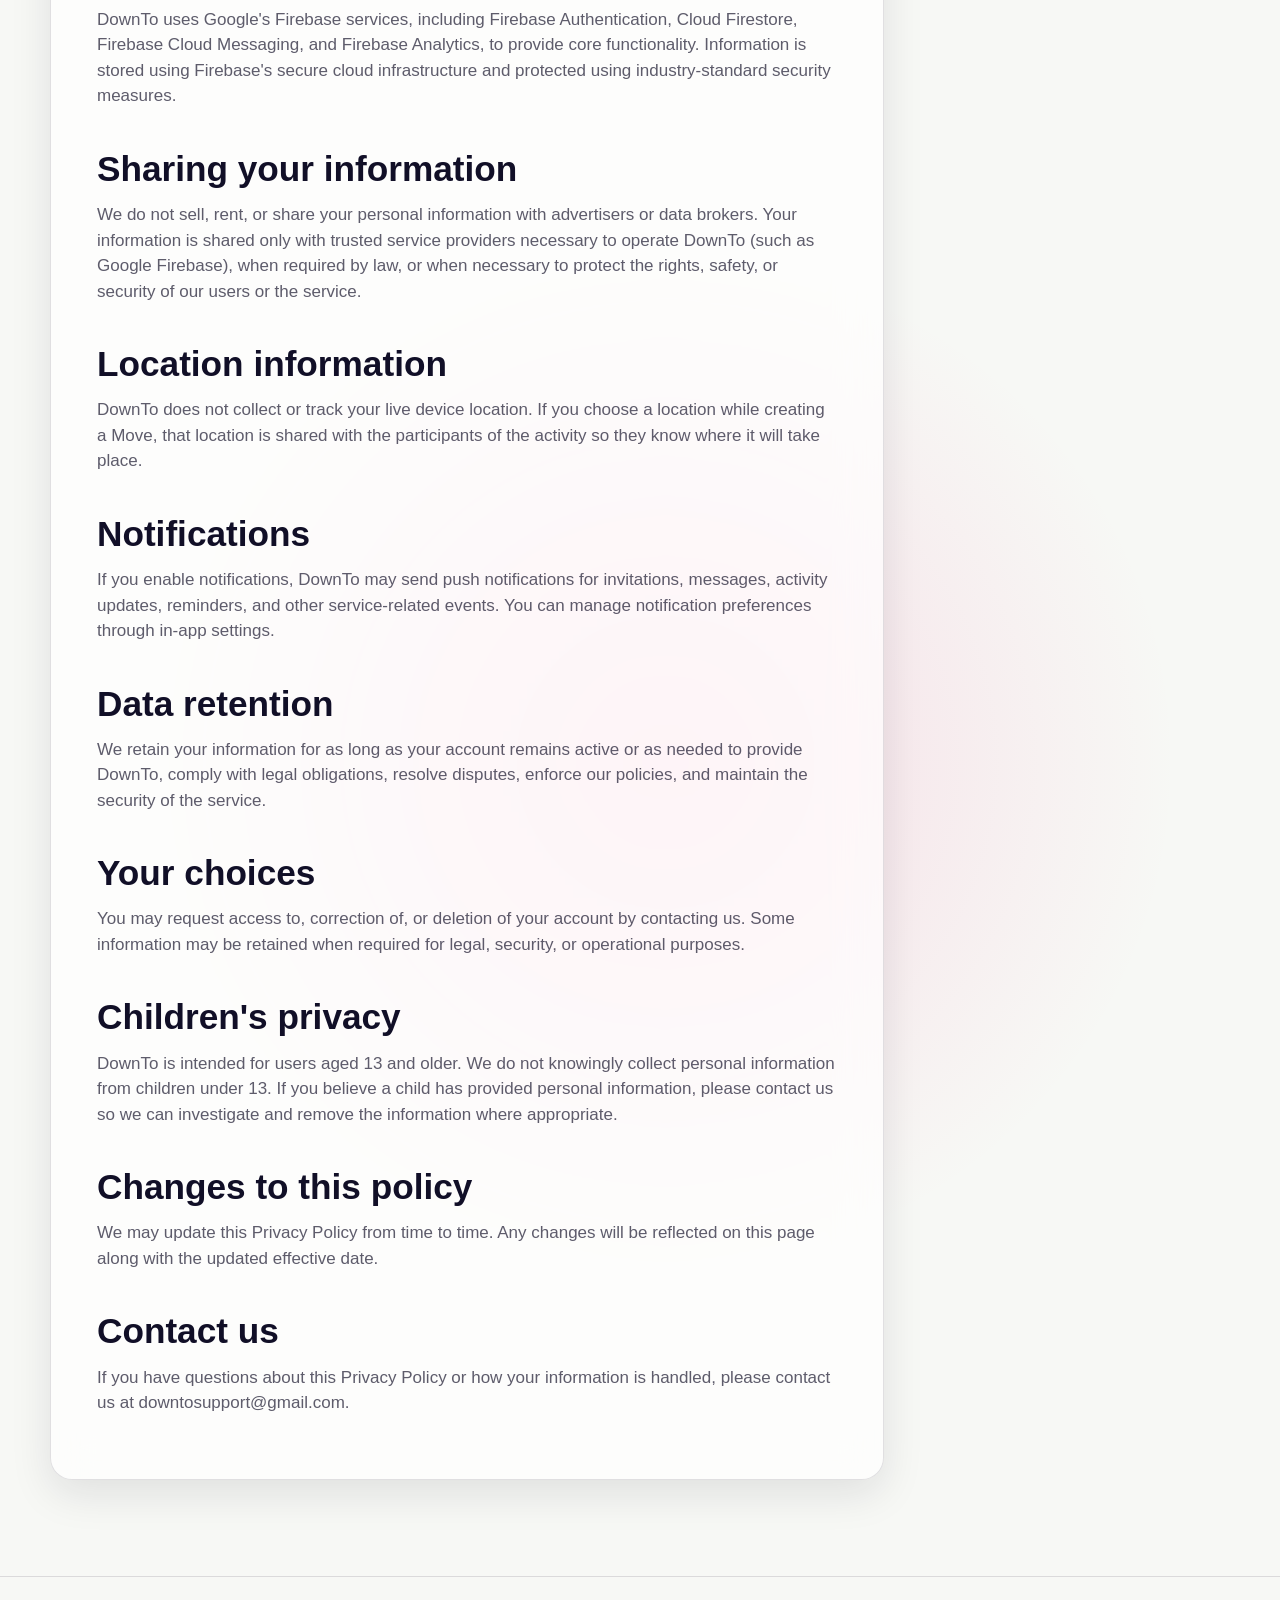
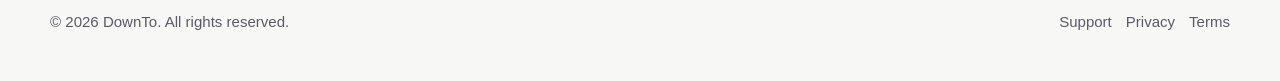
==== commit 99e9e4af: "Updated assets and clarity-based rephrasing" ====
--- a/privacy.html
+++ b/privacy.html
@@ -45,7 +45,7 @@
             <p>
                 To provide DownTo, we collect information you choose to provide, including your
                 name, email address, account information, profile details, friend relationships,
-                drops you create or join, attendance status, direct messages, support requests,
+                Moves you create or join, attendance status, direct messages, support requests,
                 and the places you select for activities. We also collect limited device,
                 diagnostic, and usage information to help operate and improve the app.
             </p>
@@ -59,7 +59,7 @@
             <h2>How we use your information</h2>
             <ul class="legal-list">
                 <li>Create and manage your account.</li>
-                <li>Show your drops, circle activity, attendance, and direct messages.</li>
+                <li>Show your Moves, circle activity, attendance, and direct messages.</li>
                 <li>Send important notifications related to your account and activities.</li>
                 <li>Respond to support requests and investigate reported issues.</li>
                 <li>Improve app performance, reliability, and user experience.</li>
@@ -90,7 +90,7 @@
             <h2>Location information</h2>
             <p>
                 DownTo does not collect or track your live device location. If you choose a
-                location while creating a drop, that location is shared with the participants
+                location while creating a Move, that location is shared with the participants
                 of the activity so they know where it will take place.
             </p>
             <h2>Notifications</h2>
@@ -132,7 +132,7 @@
         </article>
             <aside class="side-note">
                 <strong>Last updated</strong>
-                <p>July 9, 2026</p>
+                <p>July 19, 2026</p>
                 <p>We may update this policy as DownTo evolves. Material changes will be reflected on this page.</p>
             </aside>
         </div>
--- a/styles.css
+++ b/styles.css
@@ -108,19 +108,26 @@
 }
 
 .skip-link {
-    position: absolute;
-    top: 10px;
-    left: 10px;
+    position: fixed;
+    top: 12px;
+    left: 12px;
     z-index: 100;
+    width: 1px;
+    height: 1px;
     padding: 10px 14px;
+    overflow: hidden;
     border-radius: 999px;
     background: var(--text);
     color: var(--background);
-    transform: translateY(-140%);
-}
-
-.skip-link:focus {
-    transform: translateY(0);
+    clip-path: inset(50%);
+    white-space: nowrap;
+}
+
+.skip-link:focus-visible {
+    width: auto;
+    height: auto;
+    overflow: visible;
+    clip-path: none;
 }
 
 .site-header {
@@ -130,10 +137,25 @@
     min-height: var(--nav-height);
     border-bottom: 1px solid rgba(255, 255, 255, 0.08);
     background: color-mix(in srgb, var(--background) 78%, transparent);
+    -webkit-backdrop-filter: blur(24px) saturate(1.35);
     backdrop-filter: blur(24px) saturate(1.35);
 }
 
+.site-header::before {
+    position: fixed;
+    top: -100vh;
+    right: 0;
+    left: 0;
+    height: 100vh;
+    pointer-events: none;
+    content: "";
+    background: inherit;
+    -webkit-backdrop-filter: inherit;
+    backdrop-filter: inherit;
+}
+
 .nav {
+    position: relative;
     display: flex;
     align-items: center;
     justify-content: space-between;
@@ -199,7 +221,7 @@
 
 .container,
 .section {
-    width: min(100% - 36px, var(--max-width));
+    width: min(100% - 48px, var(--max-width));
     margin: 0 auto;
 }
 
@@ -287,6 +309,7 @@
 }
 
 .app-store-button,
+.testflight-button,
 .button,
 .button-secondary {
     display: inline-flex;
@@ -298,6 +321,7 @@
 }
 
 .app-store-button {
+    border: 0;
     gap: 12px;
     padding: 10px 20px;
     background: var(--text);
@@ -314,9 +338,87 @@
     flex: 0 0 auto;
 }
 
+.coming-soon-action {
+    position: relative;
+    display: inline-flex;
+    width: 190px;
+}
+
+.coming-soon-action .app-store-button {
+    width: 100%;
+}
+
+.app-store-button.is-disabled {
+    cursor: not-allowed;
+    opacity: 0.56;
+}
+
+.testflight-button.is-disabled {
+    cursor: not-allowed;
+    opacity: 0.56;
+}
+
+.app-store-button.is-disabled:hover,
+.testflight-button.is-disabled:hover {
+    transform: none;
+}
+
+.coming-soon-prompt {
+    position: absolute;
+    bottom: calc(100% + 10px);
+    left: 50%;
+    z-index: 4;
+    width: max-content;
+    max-width: min(260px, 82vw);
+    padding: 9px 13px;
+    border: 1px solid var(--line);
+    border-radius: 12px;
+    background: var(--surface-strong);
+    box-shadow: var(--soft-shadow);
+    color: var(--text);
+    font-size: 0.82rem;
+    font-weight: 750;
+    opacity: 0;
+    pointer-events: none;
+    transform: translate(-50%, 4px);
+    transition: opacity 160ms ease, transform 160ms ease;
+}
+
+.coming-soon-prompt.is-visible {
+    opacity: 1;
+    transform: translate(-50%, 0);
+}
+
+.coming-soon-prompt.no-transition {
+    transition: none;
+}
+
+.testflight-button {
+    width: 190px;
+    gap: 12px;
+    padding: 10px 20px;
+    border: 0;
+    background: var(--active);
+    color: #fff;
+    box-shadow: var(--soft-shadow);
+}
+
+.testflight-button:hover {
+    color: #fff;
+    transform: translateY(-1px);
+}
+
+.testflight-icon {
+    flex: 0 0 auto;
+    width: 30px;
+    height: 30px;
+}
+
 .app-store-copy {
     display: grid;
+    justify-items: start;
     line-height: 1.05;
+    text-align: left;
 }
 
 .app-store-copy small {
@@ -343,6 +445,48 @@
     background: var(--surface);
     color: var(--text);
     backdrop-filter: blur(18px);
+}
+
+@media (hover: none) {
+    a,
+    a:hover {
+        color: inherit;
+        -webkit-tap-highlight-color: transparent;
+    }
+
+    button {
+        -webkit-tap-highlight-color: transparent;
+    }
+
+    .nav-links a:hover {
+        background: transparent;
+        color: var(--muted);
+    }
+
+    .nav-links a[aria-current="page"],
+    .nav-links a[aria-current="page"]:hover {
+        background: var(--faint);
+        color: var(--text);
+    }
+
+    .app-store-button:hover {
+        color: var(--background);
+        transform: none;
+    }
+
+    .testflight-button:hover {
+        color: #fff;
+        transform: none;
+    }
+
+    .button:hover {
+        color: #fff;
+        transform: none;
+    }
+
+    .button-secondary:hover {
+        color: var(--text);
+    }
 }
 
 .hero-note {
@@ -376,14 +520,25 @@
 
 .screenshot-slot.hero-screenshot-slot {
     z-index: 1;
-    width: min(56vw, 290px);
+    display: block;
+    width: min(64vw, 350px);
+    aspect-ratio: auto;
     min-height: 0;
-    padding: 22px;
+    padding: 0;
+    overflow: visible;
+    border: 0;
     border-radius: 24px;
-    box-shadow:
-        inset 0 1px 0 rgba(255, 255, 255, 0.5),
-        0 30px 74px rgba(17, 15, 39, 0.18);
+    background: none;
+    box-shadow: none;
     transform: translateY(8px);
+}
+
+.hero-screenshot-slot img {
+    width: 100%;
+    height: auto;
+    border-radius: 24px;
+    user-select: none;
+    -webkit-user-drag: none;
 }
 
 .hero-screenshot-slot .screenshot-icon {
@@ -719,14 +874,94 @@
     color: var(--muted);
 }
 
+.activity-section {
+    position: relative;
+    padding: clamp(24px, 4vw, 52px);
+}
+
+.activity-section::before {
+    position: absolute;
+    inset: 0;
+    z-index: -1;
+    border-radius: 46px;
+    background: linear-gradient(135deg, color-mix(in srgb, var(--accent) 10%, transparent), color-mix(in srgb, var(--active) 8%, transparent));
+    content: "";
+    filter: blur(1px);
+}
+
+.activity-intro {
+    display: grid;
+    grid-template-columns: minmax(0, 1.08fr) minmax(280px, 0.72fr);
+    align-items: end;
+    gap: clamp(34px, 7vw, 88px);
+    margin-bottom: 38px;
+}
+
+.activity-intro h2 {
+    margin-bottom: 0;
+}
+
+.activity-copy {
+    color: var(--muted);
+}
+
+.activity-copy p:last-child {
+    margin-bottom: 0;
+    color: var(--text);
+    font-weight: 700;
+}
+
+.activity-groups {
+    display: grid;
+    grid-template-columns: 0.8fr 1.25fr 0.95fr;
+    overflow: hidden;
+    border: 1px solid var(--line);
+    border-radius: var(--radius-large);
+    background: var(--surface);
+    box-shadow: var(--soft-shadow);
+    backdrop-filter: blur(22px) saturate(1.25);
+}
+
+.activity-groups article {
+    padding: clamp(24px, 4vw, 36px);
+}
+
+.activity-groups article + article {
+    border-left: 1px solid var(--line);
+}
+
+.activity-number {
+    display: block;
+    margin-bottom: 30px;
+    color: var(--accent);
+    font-size: 0.78rem;
+    font-weight: 900;
+    letter-spacing: 0.12em;
+}
+
+.activity-groups h3 {
+    margin-bottom: 12px;
+}
+
+.activity-groups p {
+    margin-bottom: 0;
+    color: var(--muted);
+    font-size: 0.96rem;
+    line-height: 1.55;
+}
+
 .screenshot-float-field {
     position: relative;
     display: grid;
-    grid-template-columns: repeat(3, minmax(0, 240px));
+    grid-template-columns: repeat(3, minmax(0, 270px));
     align-items: start;
     justify-content: center;
     gap: clamp(58px, 7vw, 96px) clamp(38px, 6vw, 82px);
-    padding: clamp(36px, 6vw, 74px) clamp(18px, 5vw, 64px) clamp(58px, 8vw, 108px);
+    padding: clamp(36px, 6vw, 74px) clamp(18px, 5vw, 64px) 0;
+}
+
+#faq {
+    padding-top: 0;
 }
 
 .screenshot-card {
@@ -781,27 +1016,28 @@
 
 .screenshot-slot {
     position: relative;
-    display: flex;
-    flex-direction: column;
-    align-items: center;
-    justify-content: center;
+    display: block;
     width: 100%;
-    aspect-ratio: 9 / 19.5;
-    min-height: 260px;
-    padding: 22px;
-    overflow: hidden;
-    border: 1px dashed rgba(17, 15, 39, 0.18);
+    min-height: 0;
+}
+
+.screenshot-slot.preview-screenshot-slot {
+    display: block;
+    aspect-ratio: auto;
+    min-height: 0;
+    padding: 0;
+    overflow: visible;
+    border: 0;
+    background: none;
+    box-shadow: none;
+}
+
+.preview-screenshot-slot img {
+    width: 100%;
+    height: auto;
     border-radius: 24px;
-    background:
-        linear-gradient(180deg, rgba(255, 255, 255, 0.42), rgba(255, 255, 255, 0.08)) border-box,
-        radial-gradient(circle at 20% 8%, rgba(32, 217, 130, 0.22), transparent 34%),
-        radial-gradient(circle at 82% 18%, rgba(59, 130, 246, 0.18), transparent 36%),
-        color-mix(in srgb, var(--surface-strong) 82%, var(--background) 18%);
-    box-shadow:
-        inset 0 1px 0 rgba(255, 255, 255, 0.5),
-        0 28px 60px rgba(17, 15, 39, 0.16);
-    color: var(--muted);
-    text-align: center;
+    user-select: none;
+    -webkit-user-drag: none;
 }
 
 .screenshot-card-copy {
@@ -952,7 +1188,7 @@
     display: flex;
     align-items: center;
     justify-content: space-between;
-    width: min(100% - 36px, var(--max-width));
+    width: min(100% - 48px, var(--max-width));
     margin: 0 auto;
     gap: 20px;
     color: var(--muted);
@@ -1127,6 +1363,24 @@
         position: static;
     }
 
+    .activity-intro {
+        grid-template-columns: 1fr;
+        align-items: start;
+    }
+
+    .activity-groups {
+        grid-template-columns: 1fr;
+    }
+
+    .activity-groups article + article {
+        border-top: 1px solid var(--line);
+        border-left: 0;
+    }
+
+    .activity-number {
+        margin-bottom: 18px;
+    }
+
     .screenshot-float-field {
         grid-template-columns: repeat(3, minmax(0, 220px));
         gap: 64px 42px;
@@ -1139,7 +1393,7 @@
     }
 
     .nav {
-        width: min(100% - 28px, var(--max-width));
+        width: min(100% - 56px, var(--max-width));
     }
 
     .menu-toggle {
@@ -1149,17 +1403,22 @@
     .nav-links {
         position: absolute;
         top: calc(var(--nav-height) + 8px);
-        right: 14px;
-        left: 14px;
+        right: 28px;
+        left: 28px;
         display: none;
         flex-direction: column;
         align-items: stretch;
-        padding: 8px;
-        border: 1px solid var(--line);
+        padding: 12px;
+        border: 1px solid color-mix(in srgb, var(--text) 18%, transparent);
         border-radius: 22px;
-        background: var(--surface-strong);
-        box-shadow: var(--soft-shadow);
-        backdrop-filter: blur(24px);
+        background: color-mix(in srgb, var(--background) 96%, var(--text) 4%);
+        box-shadow: 0 18px 50px rgba(17, 15, 39, 0.22);
+        -webkit-backdrop-filter: blur(28px) saturate(1.2);
+        backdrop-filter: blur(28px) saturate(1.2);
+    }
+
+    .nav-links a {
+        color: color-mix(in srgb, var(--text) 82%, transparent);
     }
 
     .nav-links.is-open {
@@ -1172,7 +1431,58 @@
 
     .container,
     .section {
-        width: min(100% - 28px, var(--max-width));
+        width: min(100% - 56px, var(--max-width));
+    }
+
+    .hero {
+        padding-top: 68px;
+        padding-bottom: 70px;
+    }
+
+    .section {
+        padding-top: 76px;
+        padding-bottom: 76px;
+    }
+
+    .section-header {
+        margin-bottom: 42px;
+    }
+
+    .feature-grid,
+    .faq-grid,
+    .support-grid {
+        gap: 22px;
+    }
+
+    .feature-card,
+    .faq-item,
+    .support-card,
+    .side-note {
+        padding: 28px;
+    }
+
+    .contact-panel {
+        padding: 28px;
+    }
+
+    .page-hero {
+        padding-top: 88px;
+        padding-bottom: 52px;
+    }
+
+    .legal-layout,
+    .support-layout {
+        gap: 28px;
+        padding-bottom: 80px;
+    }
+
+    .legal-card {
+        padding: 30px;
+    }
+
+    .footer {
+        padding-top: 42px;
+        padding-bottom: 54px;
     }
 
     .section-header,
@@ -1198,7 +1508,7 @@
     }
 
     .screenshot-slot.hero-screenshot-slot {
-        width: min(62vw, 245px);
+        width: min(72vw, 285px);
     }
 
     .phone {
@@ -1218,7 +1528,7 @@
     .screenshot-float-field {
         grid-template-columns: repeat(2, minmax(0, 240px));
         gap: 56px 28px;
-        padding: 26px clamp(10px, 4vw, 28px) 64px;
+        padding: 26px clamp(10px, 4vw, 28px) 0;
     }
 
     .screenshot-card {
@@ -1246,10 +1556,31 @@
 }
 
 @media (max-width: 430px) {
+    .container,
+    .section,
+    .nav,
+    .footer-inner {
+        width: calc(100% - 48px);
+    }
+
+    .nav-links {
+        right: 24px;
+        left: 24px;
+    }
+
+    .feature-card,
+    .faq-item,
+    .support-card,
+    .side-note,
+    .contact-panel,
+    .legal-card {
+        padding: 24px;
+    }
+
     .screenshot-float-field {
-        grid-template-columns: minmax(0, 270px);
+        grid-template-columns: minmax(0, min(100%, 270px));
         gap: 42px;
-        padding-inline: 14px;
+        padding-inline: 0;
     }
 
     .screenshot-card:nth-child(odd),
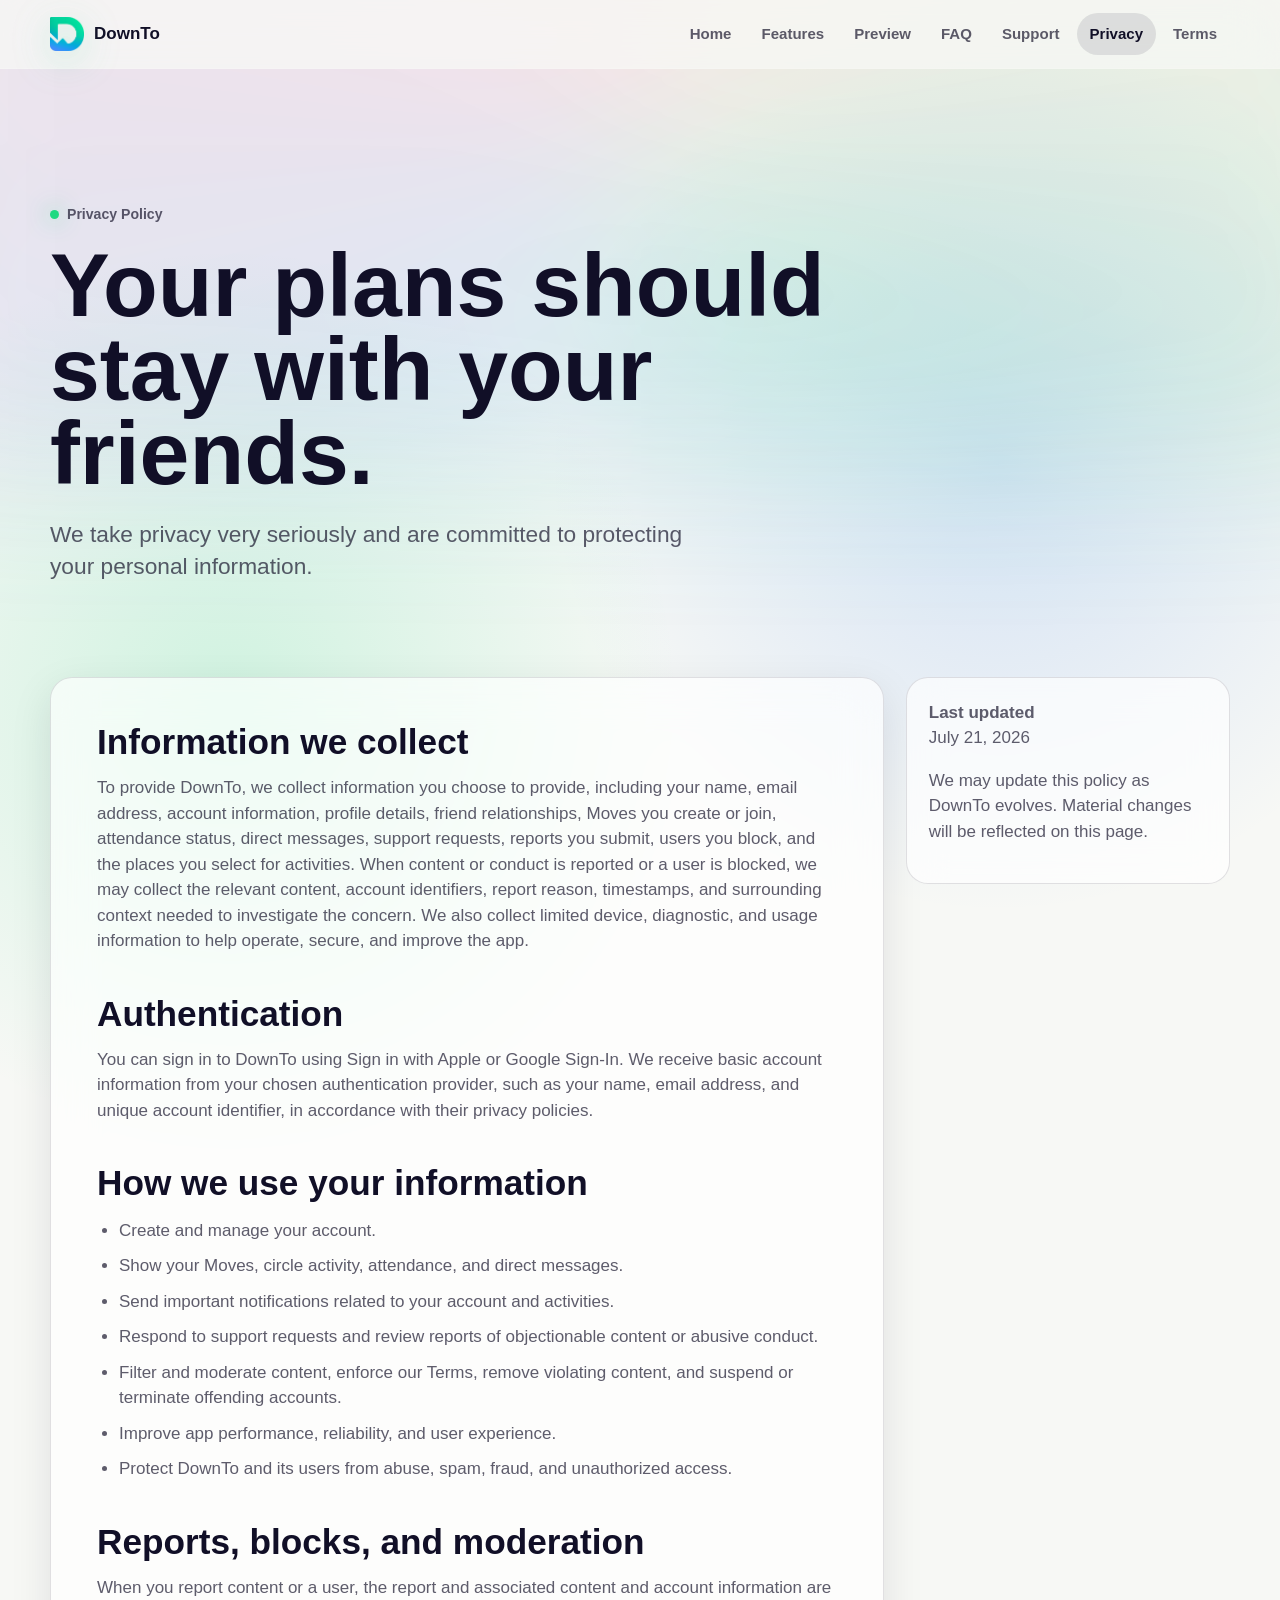
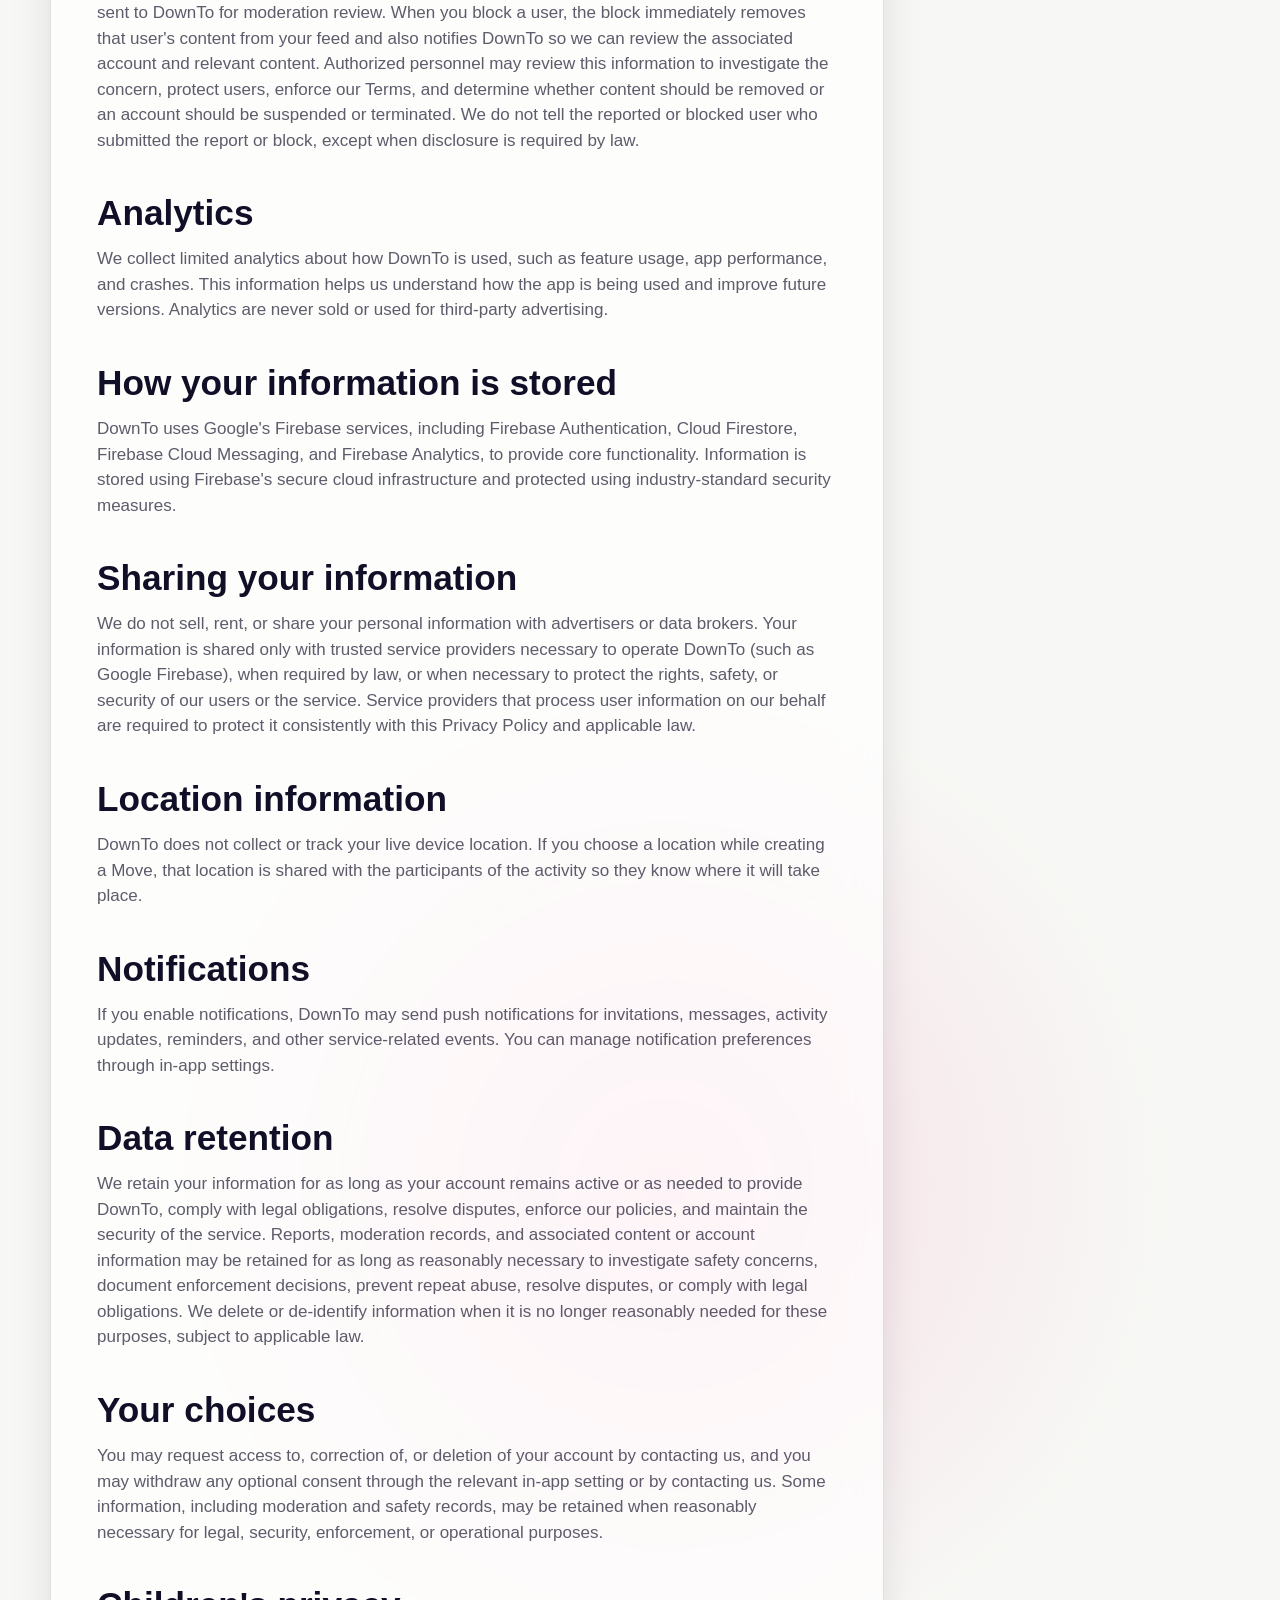
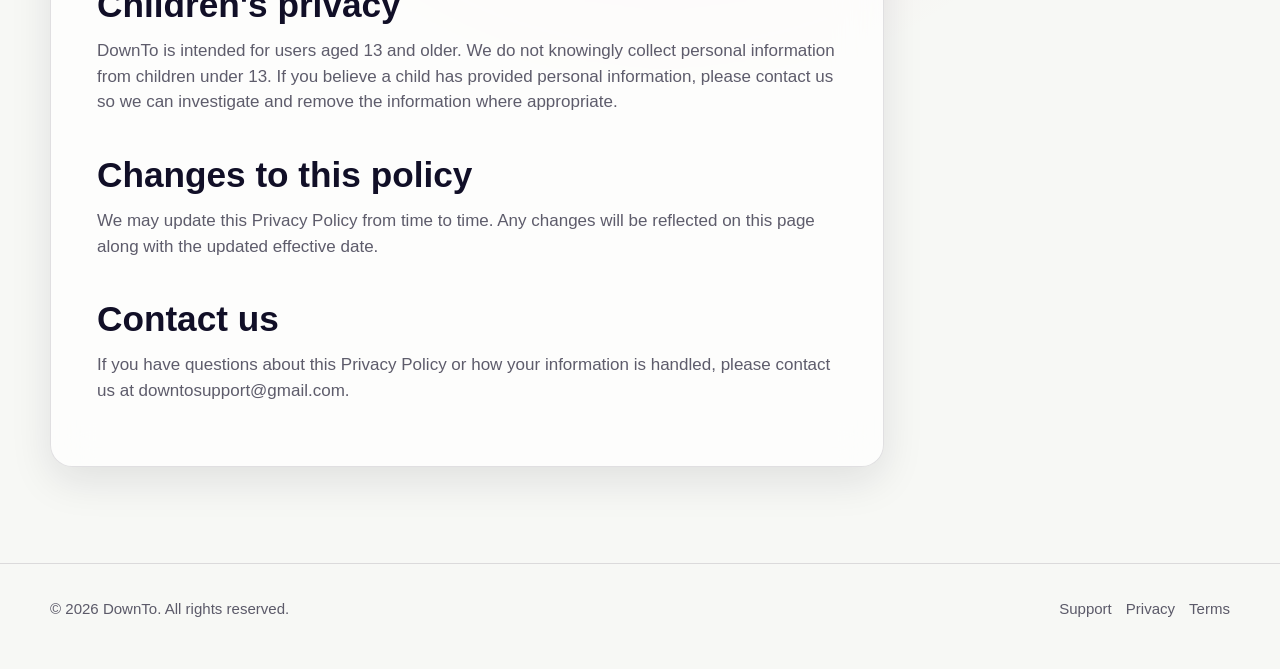
==== commit 0da24b7c: "Update to privacy policy" ====
--- a/privacy.html
+++ b/privacy.html
@@ -46,8 +46,11 @@
                 To provide DownTo, we collect information you choose to provide, including your
                 name, email address, account information, profile details, friend relationships,
                 Moves you create or join, attendance status, direct messages, support requests,
-                and the places you select for activities. We also collect limited device,
-                diagnostic, and usage information to help operate and improve the app.
+                reports you submit, users you block, and the places you select for activities.
+                When content or conduct is reported or a user is blocked, we may collect the
+                relevant content, account identifiers, report reason, timestamps, and surrounding
+                context needed to investigate the concern. We also collect limited device,
+                diagnostic, and usage information to help operate, secure, and improve the app.
             </p>
             <h2>Authentication</h2>
             <p>
@@ -61,10 +64,22 @@
                 <li>Create and manage your account.</li>
                 <li>Show your Moves, circle activity, attendance, and direct messages.</li>
                 <li>Send important notifications related to your account and activities.</li>
-                <li>Respond to support requests and investigate reported issues.</li>
+                <li>Respond to support requests and review reports of objectionable content or abusive conduct.</li>
+                <li>Filter and moderate content, enforce our Terms, remove violating content, and suspend or terminate offending accounts.</li>
                 <li>Improve app performance, reliability, and user experience.</li>
                 <li>Protect DownTo and its users from abuse, spam, fraud, and unauthorized access.</li>
             </ul>
+            <h2>Reports, blocks, and moderation</h2>
+            <p>
+                When you report content or a user, the report and associated content and account
+                information are sent to DownTo for moderation review. When you block a user, the
+                block immediately removes that user's content from your feed and also notifies
+                DownTo so we can review the associated account and relevant content. Authorized
+                personnel may review this information to investigate the concern, protect users,
+                enforce our Terms, and determine whether content should be removed or an account
+                should be suspended or terminated. We do not tell the reported or blocked user
+                who submitted the report or block, except when disclosure is required by law.
+            </p>
             <h2>Analytics</h2>
             <p>
                 We collect limited analytics about how DownTo is used, such as feature usage,
@@ -85,7 +100,8 @@
                 data brokers. Your information is shared only with trusted service providers
                 necessary to operate DownTo (such as Google Firebase), when required by law,
                 or when necessary to protect the rights, safety, or security of our users or
-                the service.
+                the service. Service providers that process user information on our behalf are
+                required to protect it consistently with this Privacy Policy and applicable law.
             </p>
             <h2>Location information</h2>
             <p>
@@ -103,13 +119,20 @@
             <p>
                 We retain your information for as long as your account remains active or as
                 needed to provide DownTo, comply with legal obligations, resolve disputes,
-                enforce our policies, and maintain the security of the service.
+                enforce our policies, and maintain the security of the service. Reports,
+                moderation records, and associated content or account information may be retained
+                for as long as reasonably necessary to investigate safety concerns, document
+                enforcement decisions, prevent repeat abuse, resolve disputes, or comply with
+                legal obligations. We delete or de-identify information when it is no longer
+                reasonably needed for these purposes, subject to applicable law.
             </p>
             <h2>Your choices</h2>
             <p>
                 You may request access to, correction of, or deletion of your account by
-                contacting us. Some information may be retained when required for legal,
-                security, or operational purposes.
+                contacting us, and you may withdraw any optional consent through the relevant
+                in-app setting or by contacting us. Some information, including moderation and
+                safety records, may be retained when reasonably necessary for legal, security,
+                enforcement, or operational purposes.
             </p>
             <h2>Children's privacy</h2>
             <p>
@@ -132,7 +155,7 @@
         </article>
             <aside class="side-note">
                 <strong>Last updated</strong>
-                <p>July 19, 2026</p>
+                <p>July 21, 2026</p>
                 <p>We may update this policy as DownTo evolves. Material changes will be reflected on this page.</p>
             </aside>
         </div>
--- a/styles.css
+++ b/styles.css
@@ -425,6 +425,7 @@
     font-size: 0.72rem;
     font-weight: 700;
     opacity: 0.78;
+    white-space: nowrap;
 }
 
 .button {
@@ -1439,6 +1440,23 @@
         padding-bottom: 70px;
     }
 
+    .hero-actions {
+        display: grid;
+        grid-template-columns: repeat(2, minmax(0, 1fr));
+        align-items: stretch;
+        max-width: 394px;
+    }
+
+    .hero-actions .coming-soon-action,
+    .hero-actions .testflight-button {
+        width: 100%;
+    }
+
+    .hero-actions .button-secondary {
+        grid-column: 1 / -1;
+        justify-self: start;
+    }
+
     .section {
         padding-top: 76px;
         padding-bottom: 76px;
@@ -1566,6 +1584,13 @@
     .nav-links {
         right: 24px;
         left: 24px;
+    }
+
+    .hero-actions .app-store-button,
+    .hero-actions .testflight-button {
+        gap: 6px;
+        padding-inline: 8px;
+        font-size: 0.9rem;
     }
 
     .feature-card,
